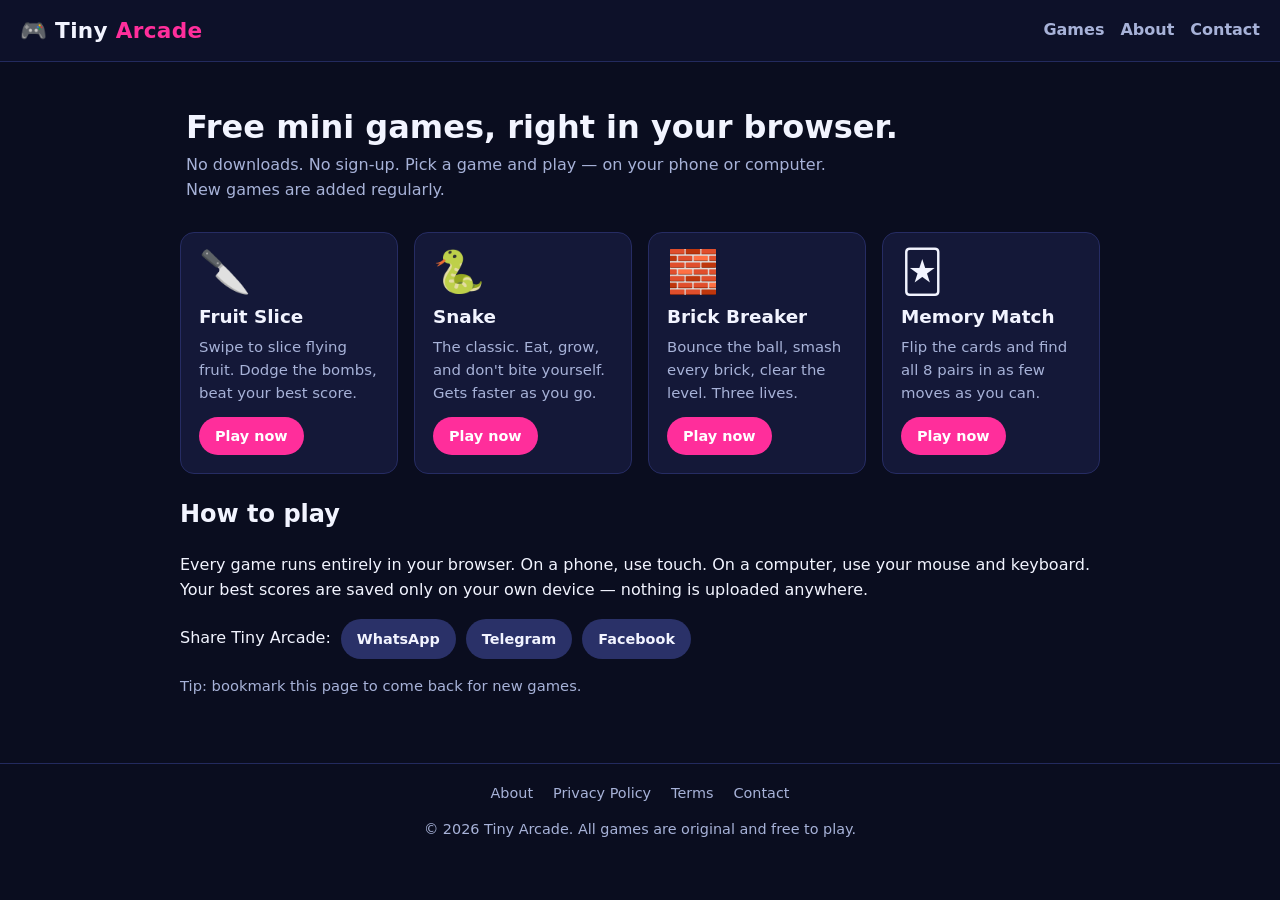
==== index.html @ 2cb7a256 "Tiny Arcade v1: 4 mini games + site pages" ====
<!DOCTYPE html>
<html lang="en">
<head>
<meta charset="utf-8">
<meta name="viewport" content="width=device-width, initial-scale=1">
<title>Tiny Arcade — Free Mini Games in Your Browser</title>
<meta name="description" content="Tiny Arcade: free mini games you can play instantly in your browser. Slice fruit, play Snake, break bricks and match cards. No downloads, no sign-up.">
<link rel="stylesheet" href="styles.css">
</head>
<body>
<header class="site"><a class="logo" href="index.html">🎮 Tiny <b>Arcade</b></a><nav><a href="index.html">Games</a><a href="about.html">About</a><a href="contact.html">Contact</a></nav></header>
<main>
<section class="hero">
<h1>Free mini games, right in your browser.</h1>
<p>No downloads. No sign-up. Pick a game and play — on your phone or computer. New games are added regularly.</p>
</section>
<div class="grid">
<a class="card" href="games/fruit-slice.html"><div class="emoji">🔪</div><h2>Fruit Slice</h2><p>Swipe to slice flying fruit. Dodge the bombs, beat your best score.</p><span class="play">Play now</span></a>
<a class="card" href="games/snake.html"><div class="emoji">🐍</div><h2>Snake</h2><p>The classic. Eat, grow, and don't bite yourself. Gets faster as you go.</p><span class="play">Play now</span></a>
<a class="card" href="games/breaker.html"><div class="emoji">🧱</div><h2>Brick Breaker</h2><p>Bounce the ball, smash every brick, clear the level. Three lives.</p><span class="play">Play now</span></a>
<a class="card" href="games/memory.html"><div class="emoji">🃏</div><h2>Memory Match</h2><p>Flip the cards and find all 8 pairs in as few moves as you can.</p><span class="play">Play now</span></a>
</div>
<section>
<h2>How to play</h2>
<p>Every game runs entirely in your browser. On a phone, use touch. On a computer, use your mouse and keyboard. Your best scores are saved only on your own device — nothing is uploaded anywhere.</p>
<div class="share-row"><span>Share Tiny Arcade:</span><a data-share="whatsapp" href="#" target="_blank" rel="noopener">WhatsApp</a><a data-share="telegram" href="#" target="_blank" rel="noopener">Telegram</a><a data-share="facebook" href="#" target="_blank" rel="noopener">Facebook</a></div>
<p class="hint">Tip: bookmark this page to come back for new games.</p>
</section>
</main>
<footer class="site"><a href="about.html">About</a><a href="privacy.html">Privacy Policy</a><a href="terms.html">Terms</a><a href="contact.html">Contact</a><p>© 2026 Tiny Arcade. All games are original and free to play.</p></footer>
<script>
(function(){var u=encodeURIComponent(location.href);var t=encodeURIComponent('Play free mini games at Tiny Arcade');var m={whatsapp:'https://wa.me/?text='+t+'%20'+u,telegram:'https://t.me/share/url?url='+u+'&text='+t,facebook:'https://www.facebook.com/sharer/sharer.php?u='+u};document.querySelectorAll('[data-share]').forEach(function(a){var k=a.getAttribute('data-share');if(m[k])a.href=m[k];});})();
</script>
</body>
</html>
---- styles.css ----
:root{--bg:#0a0d1f;--panel:#141838;--panel2:#1b2050;--ink:#f2f4ff;--muted:#a7b2d8;--pink:#ff2e9b;--cyan:#00ddeb;--amber:#ffb347;--green:#38d996;--radius:14px}
*{box-sizing:border-box}
body{margin:0;font-family:system-ui,-apple-system,"Segoe UI",Roboto,Arial,sans-serif;background:var(--bg);color:var(--ink);line-height:1.55}
a{color:var(--cyan)}
header.site{display:flex;align-items:center;justify-content:space-between;gap:12px;padding:14px 20px;background:#0d1129;border-bottom:1px solid #232a5e;position:sticky;top:0;z-index:10}
.logo{font-size:1.35rem;font-weight:800;letter-spacing:.3px;text-decoration:none;color:var(--ink)}
.logo b{color:var(--pink)}
nav a{margin-left:16px;text-decoration:none;color:var(--muted);font-weight:600}
nav a:hover{color:var(--ink)}
main{max-width:960px;margin:0 auto;padding:20px}
.hero{padding:26px 6px 8px}
.hero h1{margin:0 0 6px;font-size:2rem;line-height:1.2}
.hero p{margin:0;color:var(--muted);max-width:640px}
.grid{display:grid;grid-template-columns:repeat(auto-fill,minmax(210px,1fr));gap:16px;margin:22px 0}
.card{background:var(--panel);border:1px solid #262c63;border-radius:var(--radius);padding:18px;text-decoration:none;color:var(--ink);display:block;transition:transform .12s ease,border-color .12s ease}
.card:hover{transform:translateY(-3px);border-color:var(--cyan)}
.card .emoji{font-size:2.6rem;line-height:1}
.card h2{margin:10px 0 4px;font-size:1.15rem}
.card p{margin:0;color:var(--muted);font-size:.93rem}
.card .play{display:inline-block;margin-top:12px;background:var(--pink);color:#fff;font-weight:700;padding:8px 16px;border-radius:999px;font-size:.9rem}
.hud{display:flex;gap:18px;flex-wrap:wrap;align-items:center;background:var(--panel);border:1px solid #262c63;border-radius:12px;padding:10px 16px;margin:14px 0}
.hud b{color:var(--amber)}
.canvas-wrap{position:relative;background:#05070f;border:1px solid #262c63;border-radius:var(--radius);overflow:hidden}
.canvas-wrap.narrow{max-width:520px;margin-left:auto;margin-right:auto}
.canvas-wrap canvas{display:block;width:100%;touch-action:none}
.overlay{position:absolute;inset:0;display:flex;flex-direction:column;align-items:center;justify-content:center;gap:10px;background:rgba(5,7,15,.84);text-align:center;padding:20px;z-index:2}
.overlay h2{margin:0;font-size:1.6rem}
.overlay p{margin:0;color:var(--muted);max-width:420px}
.overlay.hidden{display:none}
button{font:inherit;font-weight:700;border:0;border-radius:999px;padding:11px 22px;background:var(--pink);color:#fff;cursor:pointer}
button:hover{filter:brightness(1.1)}
button.secondary{background:#2a3168}
.hint{color:var(--muted);font-size:.92rem}
.back{margin-top:18px}
.game-page h1{margin:6px 0 2px}
.game-page .tag{color:var(--muted);margin:0}
.dpad{display:grid;grid-template-columns:repeat(3,56px);grid-template-rows:repeat(2,52px);gap:6px;justify-content:center;margin:14px 0 4px}
.dpad button{padding:0;font-size:1.3rem}
.dpad .up{grid-column:2;grid-row:1}.dpad .left{grid-column:1;grid-row:2}.dpad .down{grid-column:2;grid-row:2}.dpad .right{grid-column:3;grid-row:2}
#board{display:grid;grid-template-columns:repeat(4,1fr);gap:10px;max-width:520px;margin:0 auto;padding:18px}
.mcard{aspect-ratio:1;background:var(--panel2);border:1px solid #2c3370;border-radius:12px;display:flex;align-items:center;justify-content:center;font-size:2.2rem;cursor:pointer;user-select:none;transition:transform .18s ease,background .18s ease}
.mcard span{display:inline-block;visibility:hidden}
.mcard.flipped{background:#232a5e;transform:rotateY(180deg)}
.mcard.flipped span{visibility:visible;transform:rotateY(180deg)}
.mcard.matched{background:#123f2c;border-color:var(--green);cursor:default}
.mcard.matched span{visibility:visible}
footer.site{border-top:1px solid #232a5e;margin-top:30px;padding:18px 20px 30px;text-align:center;color:var(--muted);font-size:.9rem}
footer.site a{margin:0 10px;color:var(--muted);text-decoration:none}
footer.site a:hover{color:var(--ink)}
article.page{max-width:720px}
article.page h1{font-size:1.7rem}
article.page h2{margin-top:26px;font-size:1.15rem}
.share-row{display:flex;gap:10px;flex-wrap:wrap;align-items:center;margin:16px 0}
.share-row a{text-decoration:none;font-weight:700;font-size:.9rem;padding:9px 16px;border-radius:999px;background:#2a3168;color:var(--ink)}
@media(max-width:560px){.hero h1{font-size:1.55rem}nav a{margin-left:10px;font-size:.92rem}.dpad{grid-template-columns:repeat(3,64px);grid-template-rows:repeat(2,58px)}}
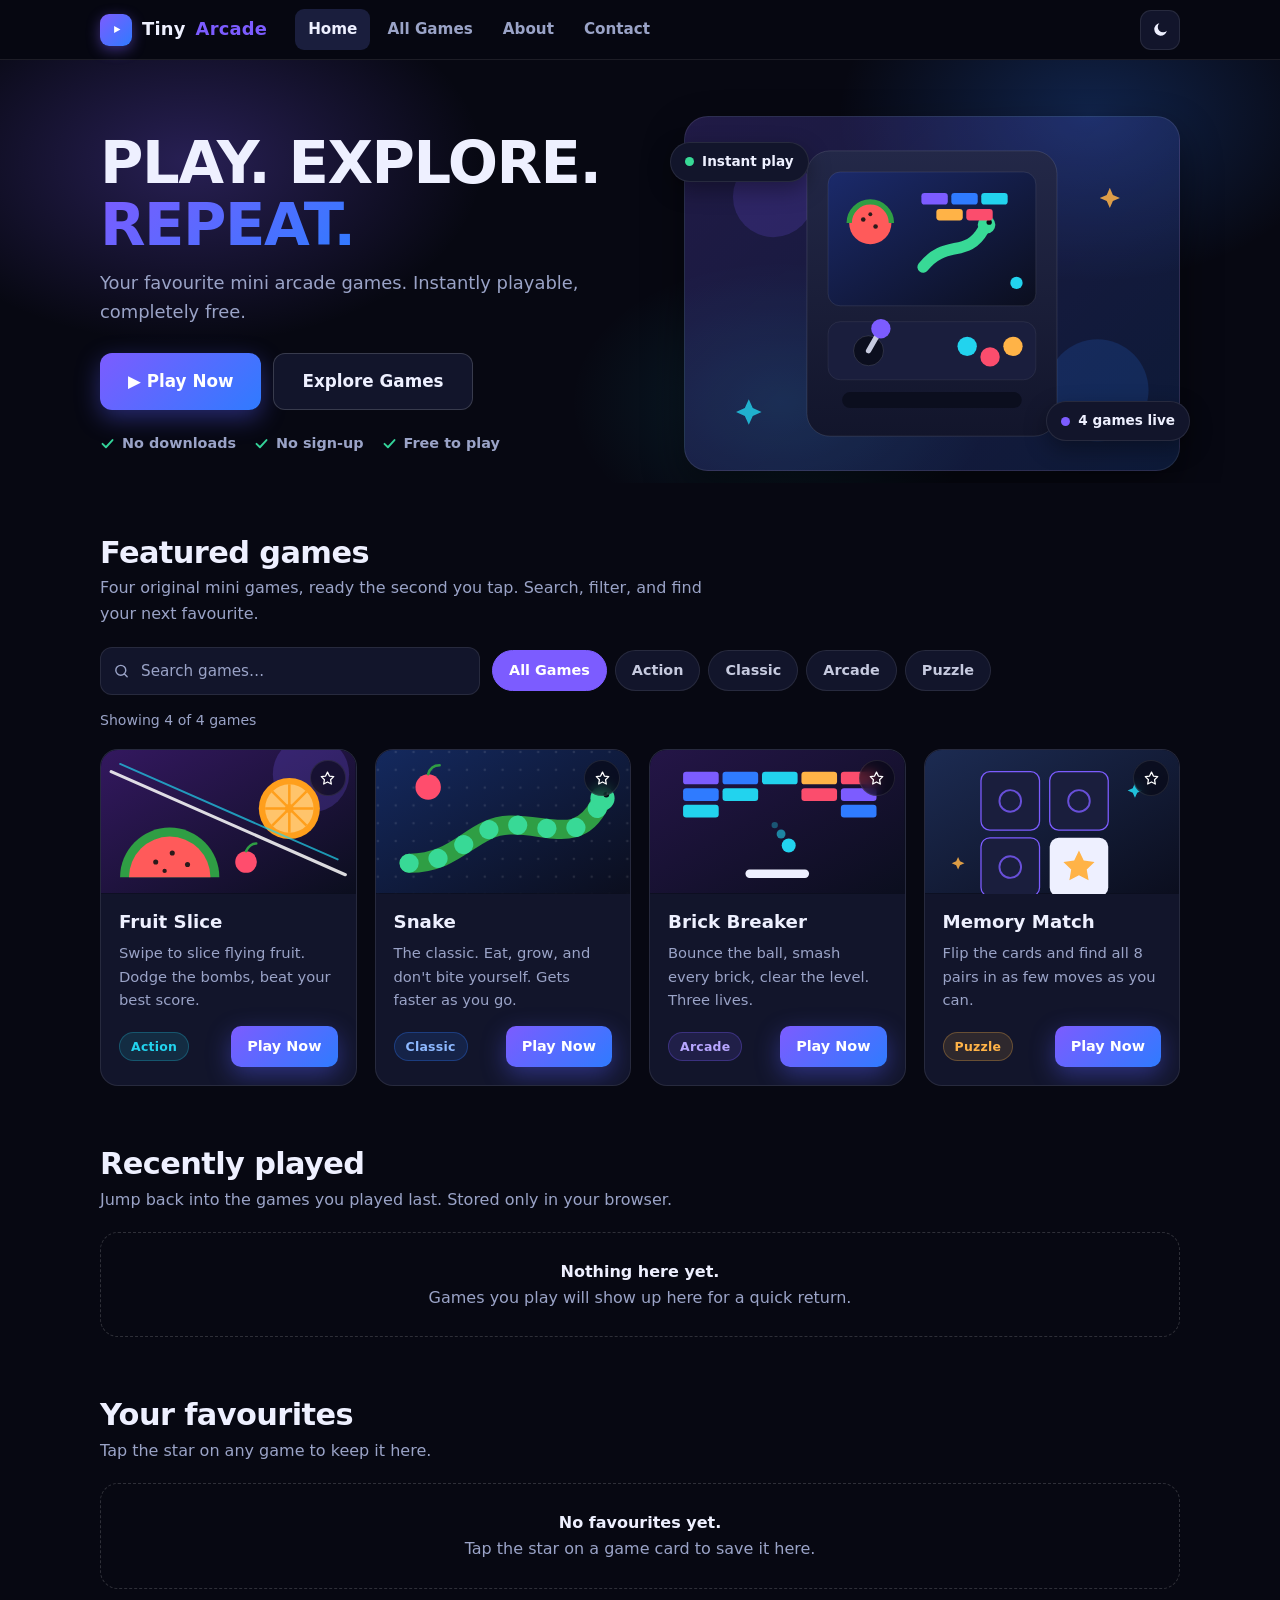
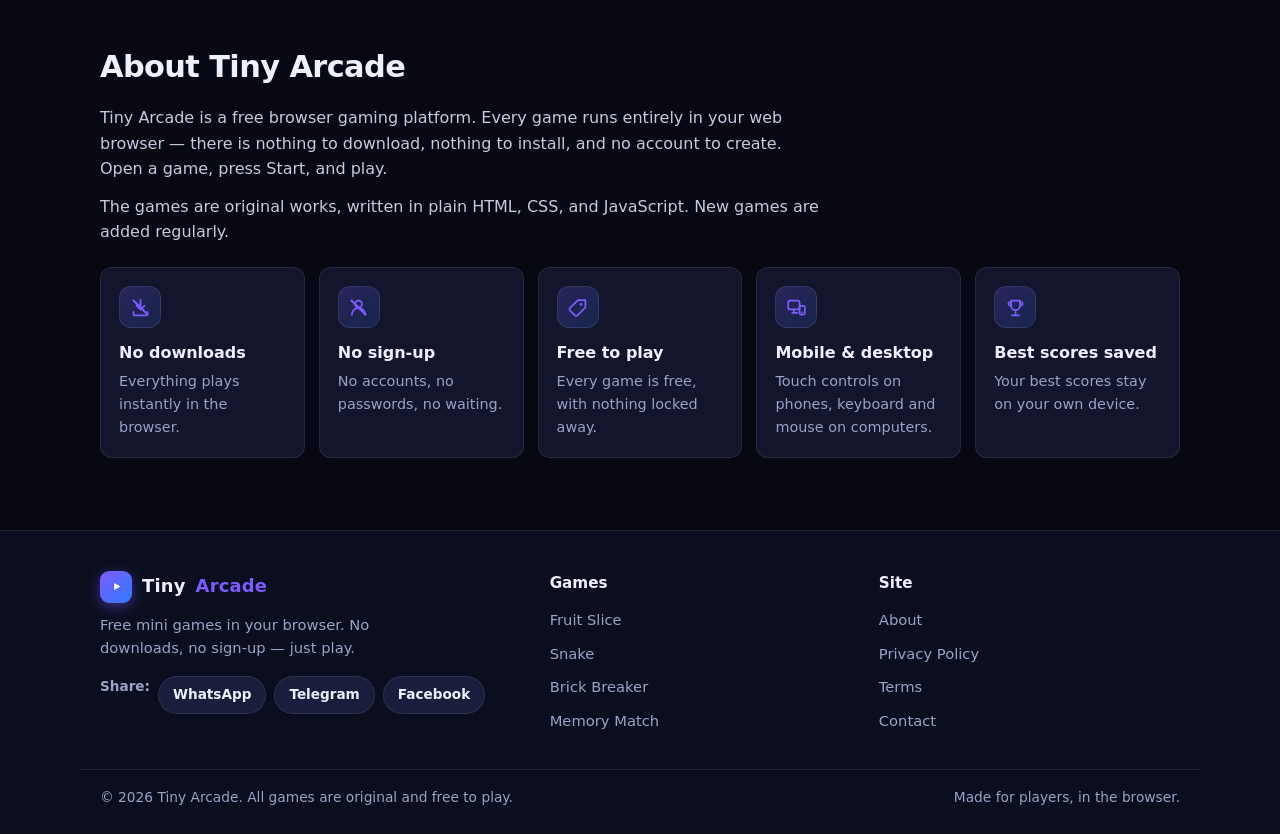
==== commit e3780d42: "Tiny Arcade v2: premium redesign + custom domain (arcade.manasonroads.cv)" ====
--- a/index.html
+++ b/index.html
@@ -5,31 +5,310 @@
 <meta name="viewport" content="width=device-width, initial-scale=1">
 <title>Tiny Arcade — Free Mini Games in Your Browser</title>
 <meta name="description" content="Tiny Arcade: free mini games you can play instantly in your browser. Slice fruit, play Snake, break bricks and match cards. No downloads, no sign-up.">
+<script>(function(){try{var t=localStorage.getItem('tinyarcade_theme');if(t)document.documentElement.setAttribute('data-theme',t);}catch(e){}})();</script>
 <link rel="stylesheet" href="styles.css">
 </head>
 <body>
-<header class="site"><a class="logo" href="index.html">🎮 Tiny <b>Arcade</b></a><nav><a href="index.html">Games</a><a href="about.html">About</a><a href="contact.html">Contact</a></nav></header>
-<main>
+<a class="skip-link" href="#main">Skip to content</a>
+<header class="nav">
+<div class="nav-inner">
+<a class="brand" href="index.html"><span class="brand-mark"><svg viewBox="0 0 24 24" aria-hidden="true"><path d="M9 7.5v9l8-4.5Z" fill="#fff"/></svg></span>Tiny <em>Arcade</em></a>
+<nav class="nav-links" id="navLinks" aria-label="Main">
+<a href="index.html" aria-current="page">Home</a>
+<a href="#games">All Games</a>
+<a href="about.html">About</a>
+<a href="contact.html">Contact</a>
+</nav>
+<div class="nav-actions">
+<button class="icon-btn" id="themeBtn" type="button" aria-label="Switch to light theme">
+<svg class="theme-icon-moon" viewBox="0 0 24 24" fill="currentColor" aria-hidden="true"><path d="M20 13.5A8 8 0 1 1 10.5 4 6.5 6.5 0 0 0 20 13.5Z"/></svg>
+<svg class="theme-icon-sun" viewBox="0 0 24 24" fill="none" stroke="currentColor" stroke-width="2" stroke-linecap="round" aria-hidden="true"><circle cx="12" cy="12" r="4" fill="currentColor" stroke="none"/><path d="M12 2.5v2.2M12 19.3v2.2M2.5 12h2.2M19.3 12h2.2M5 5l1.6 1.6M17.4 17.4 19 19M19 5l-1.6 1.6M6.6 17.4 5 19"/></svg>
+</button>
+<button class="icon-btn menu-btn" id="menuBtn" type="button" aria-label="Menu" aria-expanded="false" aria-controls="navLinks">
+<svg viewBox="0 0 24 24" fill="none" stroke="currentColor" stroke-width="2" stroke-linecap="round" aria-hidden="true"><path d="M4 7h16M4 12h16M4 17h16"/></svg>
+</button>
+</div>
+</div>
+</header>
+<main id="main">
 <section class="hero">
-<h1>Free mini games, right in your browser.</h1>
-<p>No downloads. No sign-up. Pick a game and play — on your phone or computer. New games are added regularly.</p>
-</section>
-<div class="grid">
-<a class="card" href="games/fruit-slice.html"><div class="emoji">🔪</div><h2>Fruit Slice</h2><p>Swipe to slice flying fruit. Dodge the bombs, beat your best score.</p><span class="play">Play now</span></a>
-<a class="card" href="games/snake.html"><div class="emoji">🐍</div><h2>Snake</h2><p>The classic. Eat, grow, and don't bite yourself. Gets faster as you go.</p><span class="play">Play now</span></a>
-<a class="card" href="games/breaker.html"><div class="emoji">🧱</div><h2>Brick Breaker</h2><p>Bounce the ball, smash every brick, clear the level. Three lives.</p><span class="play">Play now</span></a>
-<a class="card" href="games/memory.html"><div class="emoji">🃏</div><h2>Memory Match</h2><p>Flip the cards and find all 8 pairs in as few moves as you can.</p><span class="play">Play now</span></a>
-</div>
-<section>
-<h2>How to play</h2>
-<p>Every game runs entirely in your browser. On a phone, use touch. On a computer, use your mouse and keyboard. Your best scores are saved only on your own device — nothing is uploaded anywhere.</p>
-<div class="share-row"><span>Share Tiny Arcade:</span><a data-share="whatsapp" href="#" target="_blank" rel="noopener">WhatsApp</a><a data-share="telegram" href="#" target="_blank" rel="noopener">Telegram</a><a data-share="facebook" href="#" target="_blank" rel="noopener">Facebook</a></div>
-<p class="hint">Tip: bookmark this page to come back for new games.</p>
+<div class="hero-glow" aria-hidden="true"></div>
+<div class="wrap hero-inner">
+<div>
+<h1>PLAY. EXPLORE.<br><span class="grad-text">REPEAT.</span></h1>
+<p class="hero-sub">Your favourite mini arcade games. Instantly playable, completely free.</p>
+<div class="hero-cta">
+<a class="btn btn-primary btn-lg" href="games/fruit-slice.html">▶ Play Now</a>
+<a class="btn btn-ghost btn-lg" href="#games">Explore Games</a>
+</div>
+<div class="hero-notes">
+<span><svg viewBox="0 0 24 24" fill="none" stroke="currentColor" stroke-width="3" stroke-linecap="round" stroke-linejoin="round" aria-hidden="true"><path d="M4 12.5 9.5 18 20 6.5"/></svg>No downloads</span>
+<span><svg viewBox="0 0 24 24" fill="none" stroke="currentColor" stroke-width="3" stroke-linecap="round" stroke-linejoin="round" aria-hidden="true"><path d="M4 12.5 9.5 18 20 6.5"/></svg>No sign-up</span>
+<span><svg viewBox="0 0 24 24" fill="none" stroke="currentColor" stroke-width="3" stroke-linecap="round" stroke-linejoin="round" aria-hidden="true"><path d="M4 12.5 9.5 18 20 6.5"/></svg>Free to play</span>
+</div>
+</div>
+<div class="hero-visual" aria-hidden="true">
+<div class="hero-card">
+<svg class="scene" viewBox="0 0 520 360" role="img" aria-label="Retro arcade cabinet illustration">
+<defs>
+<linearGradient id="cab" x1="0" y1="0" x2="0" y2="1"><stop offset="0" stop-color="#232848"/><stop offset="1" stop-color="#12152b"/></linearGradient>
+<linearGradient id="scr" x1="0" y1="0" x2="1" y2="1"><stop offset="0" stop-color="#1b2a6b"/><stop offset="1" stop-color="#0b0e1e"/></linearGradient>
+</defs>
+<circle cx="80" cy="70" r="46" fill="#7c5cff" opacity="0.18"/>
+<circle cx="448" cy="290" r="58" fill="#2f7bff" opacity="0.16"/>
+<rect x="118" y="18" width="284" height="324" rx="26" fill="url(#cab)" stroke="rgba(255,255,255,0.12)"/>
+<rect x="142" y="42" width="236" height="152" rx="14" fill="url(#scr)" stroke="rgba(255,255,255,0.1)"/>
+<circle cx="190" cy="100" r="24" fill="#ff5a5a"/>
+<path d="M166 100a24 24 0 0 1 48 0" fill="none" stroke="#2f9e44" stroke-width="6"/>
+<circle cx="182" cy="96" r="2.6" fill="#2b1a1a"/><circle cx="196" cy="104" r="2.6" fill="#2b1a1a"/><circle cx="190" cy="90" r="2.2" fill="#2b1a1a"/>
+<path d="M250 150 C 275 118, 300 140, 318 108" fill="none" stroke="#38d996" stroke-width="13" stroke-linecap="round"/>
+<circle cx="322" cy="102" r="10" fill="#38d996"/><circle cx="325" cy="99" r="3" fill="#070812"/>
+<rect x="248" y="66" width="30" height="13" rx="3.5" fill="#7c5cff"/><rect x="282" y="66" width="30" height="13" rx="3.5" fill="#2f7bff"/><rect x="316" y="66" width="30" height="13" rx="3.5" fill="#22d3ee"/>
+<rect x="265" y="84" width="30" height="13" rx="3.5" fill="#ffb347"/><rect x="299" y="84" width="30" height="13" rx="3.5" fill="#fb4d6d"/>
+<circle cx="356" cy="168" r="7" fill="#22d3ee"/>
+<rect x="142" y="212" width="236" height="66" rx="14" fill="#1a1e3d" stroke="rgba(255,255,255,0.08)"/>
+<circle cx="188" cy="245" r="17" fill="#0b0e1e" stroke="rgba(255,255,255,0.14)"/>
+<path d="M188 245 200 224" stroke="#c6cadf" stroke-width="6" stroke-linecap="round"/>
+<circle cx="202" cy="220" r="11" fill="#7c5cff"/>
+<circle cx="300" cy="240" r="11" fill="#22d3ee"/><circle cx="326" cy="252" r="11" fill="#fb4d6d"/><circle cx="352" cy="240" r="11" fill="#ffb347"/>
+<rect x="158" y="292" width="204" height="18" rx="9" fill="#0b0e1e"/>
+<path d="M52 300l4.5 10 10 4.5-10 4.5-4.5 10-4.5-10-10-4.5 10-4.5Z" fill="#22d3ee" opacity="0.8"/>
+<path d="M462 60l3.5 8 8 3.5-8 3.5-3.5 8-3.5-8-8-3.5 8-3.5Z" fill="#ffb347" opacity="0.85"/>
+</svg>
+</div>
+<span class="float-chip chip-a"><span class="dot" style="background:#38d996"></span>Instant play</span>
+<span class="float-chip chip-b"><span class="dot" style="background:#7c5cff"></span>4 games live</span>
+</div>
+</div>
+</section>
+
+<section class="section" id="games">
+<div class="wrap">
+<div class="section-head">
+<h2>Featured games</h2>
+<p>Four original mini games, ready the second you tap. Search, filter, and find your next favourite.</p>
+</div>
+<div class="discovery-bar">
+<div class="search-box">
+<svg viewBox="0 0 24 24" fill="none" stroke="currentColor" stroke-width="2" stroke-linecap="round" aria-hidden="true"><circle cx="11" cy="11" r="7"/><path d="M20 20l-3.8-3.8"/></svg>
+<input id="searchInput" type="search" placeholder="Search games…" aria-label="Search games" autocomplete="off">
+</div>
+<div class="chips" role="group" aria-label="Filter by category">
+<button class="chip" type="button" data-filter="all" aria-pressed="true">All Games</button>
+<button class="chip" type="button" data-filter="action" aria-pressed="false">Action</button>
+<button class="chip" type="button" data-filter="classic" aria-pressed="false">Classic</button>
+<button class="chip" type="button" data-filter="arcade" aria-pressed="false">Arcade</button>
+<button class="chip" type="button" data-filter="puzzle" aria-pressed="false">Puzzle</button>
+</div>
+</div>
+<p class="result-count" id="resultCount" aria-live="polite"></p>
+<div class="grid" id="gameGrid">
+<article class="card" data-slug="fruit-slice" data-category="action" data-title="Fruit Slice" data-desc="Swipe to slice flying fruit. Dodge the bombs, beat your best score.">
+<div class="card-art">
+<svg viewBox="0 0 400 225" preserveAspectRatio="xMidYMid slice" role="img" aria-label="Fruit Slice artwork">
+<defs><linearGradient id="art-fs" x1="0" y1="0" x2="1" y2="1"><stop offset="0" stop-color="#33185f"/><stop offset="1" stop-color="#0b0e1e"/></linearGradient></defs>
+<rect width="400" height="225" fill="url(#art-fs)"/>
+<circle cx="330" cy="38" r="60" fill="#7c5cff" opacity="0.22"/>
+<path d="M30 200 A78 78 0 0 1 186 200 Z" fill="#2f9e44"/>
+<path d="M44 200 A64 64 0 0 1 172 200 Z" fill="#ff5a5a"/>
+<circle cx="86" cy="176" r="4" fill="#2b1a1a"/><circle cx="112" cy="162" r="4" fill="#2b1a1a"/><circle cx="136" cy="180" r="4" fill="#2b1a1a"/><circle cx="100" cy="190" r="3.4" fill="#2b1a1a"/>
+<circle cx="296" cy="92" r="48" fill="#ff9f1c"/>
+<circle cx="296" cy="92" r="38" fill="#ffc46b"/>
+<path d="M296 54v76M258 92h76M269 65l54 54M323 65l-54 54" stroke="#ff9f1c" stroke-width="4"/>
+<circle cx="296" cy="92" r="7" fill="#ff9f1c"/>
+<circle cx="228" cy="176" r="17" fill="#ff4d6d"/>
+<path d="M228 159q6-12 16-12" stroke="#2f9e44" stroke-width="4" fill="none" stroke-linecap="round"/>
+<path d="M16 34 384 196" stroke="#ffffff" stroke-width="5" stroke-linecap="round" opacity="0.85"/>
+<path d="M30 22 372 172" stroke="#22d3ee" stroke-width="3" stroke-linecap="round" opacity="0.7"/>
+</svg>
+<a class="art-link" href="games/fruit-slice.html" aria-label="Play Fruit Slice"></a>
+<button class="fav-btn" type="button" data-fav="fruit-slice" aria-pressed="false" aria-label="Add to favourites"><svg viewBox="0 0 24 24" fill="none" stroke="currentColor" stroke-width="1.8" stroke-linejoin="round" aria-hidden="true"><path d="M12 3l2.7 5.6 6.1.8-4.5 4.3 1.1 6.1L12 16.9 6.6 19.8l1.1-6.1L3.2 9.4l6.1-.8Z"/></svg></button>
+</div>
+<div class="card-body">
+<h3><a href="games/fruit-slice.html">Fruit Slice</a></h3>
+<p>Swipe to slice flying fruit. Dodge the bombs, beat your best score.</p>
+<div class="card-foot"><span class="tag">Action</span><a class="btn btn-primary btn-sm" href="games/fruit-slice.html">Play Now</a></div>
+</div>
+</article>
+<article class="card" data-slug="snake" data-category="classic" data-title="Snake" data-desc="The classic. Eat, grow, and don't bite yourself. Gets faster as you go.">
+<div class="card-art">
+<svg viewBox="0 0 400 225" preserveAspectRatio="xMidYMid slice" role="img" aria-label="Snake artwork">
+<defs>
+<linearGradient id="art-sn" x1="0" y1="0" x2="1" y2="1"><stop offset="0" stop-color="#14295e"/><stop offset="1" stop-color="#0b0e1e"/></linearGradient>
+<pattern id="dots" width="28" height="28" patternUnits="userSpaceOnUse"><circle cx="3" cy="3" r="2" fill="#ffffff" opacity="0.1"/></pattern>
+</defs>
+<rect width="400" height="225" fill="url(#art-sn)"/>
+<rect width="400" height="225" fill="url(#dots)"/>
+<circle cx="82" cy="58" r="20" fill="#ff4d6d"/>
+<path d="M82 38q4-14 18-14" stroke="#2f9e44" stroke-width="4" fill="none" stroke-linecap="round"/>
+<path d="M52 178 C 130 178, 150 120, 210 118 S 320 150, 352 84" fill="none" stroke="#2f9e44" stroke-width="30" stroke-linecap="round"/>
+<path d="M52 178 C 130 178, 150 120, 210 118 S 320 150, 352 84" fill="none" stroke="#38d996" stroke-width="30" stroke-linecap="round" stroke-dasharray="0.1 46"/>
+<circle cx="356" cy="76" r="19" fill="#38d996"/>
+<circle cx="362" cy="70" r="4.5" fill="#070812"/>
+<circle cx="364" cy="68" r="1.6" fill="#fff"/>
+</svg>
+<a class="art-link" href="games/snake.html" aria-label="Play Snake"></a>
+<button class="fav-btn" type="button" data-fav="snake" aria-pressed="false" aria-label="Add to favourites"><svg viewBox="0 0 24 24" fill="none" stroke="currentColor" stroke-width="1.8" stroke-linejoin="round" aria-hidden="true"><path d="M12 3l2.7 5.6 6.1.8-4.5 4.3 1.1 6.1L12 16.9 6.6 19.8l1.1-6.1L3.2 9.4l6.1-.8Z"/></svg></button>
+</div>
+<div class="card-body">
+<h3><a href="games/snake.html">Snake</a></h3>
+<p>The classic. Eat, grow, and don't bite yourself. Gets faster as you go.</p>
+<div class="card-foot"><span class="tag blue">Classic</span><a class="btn btn-primary btn-sm" href="games/snake.html">Play Now</a></div>
+</div>
+</article>
+<article class="card" data-slug="breaker" data-category="arcade" data-title="Brick Breaker" data-desc="Bounce the ball, smash every brick, clear the level. Three lives.">
+<div class="card-art">
+<svg viewBox="0 0 400 225" preserveAspectRatio="xMidYMid slice" role="img" aria-label="Brick Breaker artwork">
+<defs><linearGradient id="art-bb" x1="0" y1="0" x2="1" y2="1"><stop offset="0" stop-color="#241547"/><stop offset="1" stop-color="#0b0e1e"/></linearGradient></defs>
+<rect width="400" height="225" fill="url(#art-bb)"/>
+<g>
+<rect x="52" y="34" width="56" height="20" rx="5" fill="#7c5cff"/><rect x="114" y="34" width="56" height="20" rx="5" fill="#2f7bff"/><rect x="176" y="34" width="56" height="20" rx="5" fill="#22d3ee"/><rect x="238" y="34" width="56" height="20" rx="5" fill="#ffb347"/><rect x="300" y="34" width="56" height="20" rx="5" fill="#fb4d6d"/>
+<rect x="52" y="60" width="56" height="20" rx="5" fill="#2f7bff"/><rect x="114" y="60" width="56" height="20" rx="5" fill="#22d3ee"/><rect x="238" y="60" width="56" height="20" rx="5" fill="#fb4d6d"/><rect x="300" y="60" width="56" height="20" rx="5" fill="#7c5cff"/>
+<rect x="52" y="86" width="56" height="20" rx="5" fill="#22d3ee"/><rect x="300" y="86" width="56" height="20" rx="5" fill="#2f7bff"/>
+</g>
+<circle cx="196" cy="118" r="5" fill="#22d3ee" opacity="0.35"/><circle cx="206" cy="132" r="7" fill="#22d3ee" opacity="0.6"/>
+<circle cx="218" cy="150" r="11" fill="#22d3ee"/>
+<rect x="150" y="188" width="100" height="13" rx="6.5" fill="#eef0ff"/>
+</svg>
+<a class="art-link" href="games/breaker.html" aria-label="Play Brick Breaker"></a>
+<button class="fav-btn" type="button" data-fav="breaker" aria-pressed="false" aria-label="Add to favourites"><svg viewBox="0 0 24 24" fill="none" stroke="currentColor" stroke-width="1.8" stroke-linejoin="round" aria-hidden="true"><path d="M12 3l2.7 5.6 6.1.8-4.5 4.3 1.1 6.1L12 16.9 6.6 19.8l1.1-6.1L3.2 9.4l6.1-.8Z"/></svg></button>
+</div>
+<div class="card-body">
+<h3><a href="games/breaker.html">Brick Breaker</a></h3>
+<p>Bounce the ball, smash every brick, clear the level. Three lives.</p>
+<div class="card-foot"><span class="tag violet">Arcade</span><a class="btn btn-primary btn-sm" href="games/breaker.html">Play Now</a></div>
+</div>
+</article>
+<article class="card" data-slug="memory" data-category="puzzle" data-title="Memory Match" data-desc="Flip the cards and find all 8 pairs in as few moves as you can.">
+<div class="card-art">
+<svg viewBox="0 0 400 225" preserveAspectRatio="xMidYMid slice" role="img" aria-label="Memory Match artwork">
+<defs><linearGradient id="art-mm" x1="0" y1="0" x2="1" y2="1"><stop offset="0" stop-color="#1c2b52"/><stop offset="1" stop-color="#0b0e1e"/></linearGradient></defs>
+<rect width="400" height="225" fill="url(#art-mm)"/>
+<g>
+<rect x="88" y="34" width="92" height="92" rx="14" fill="#1a1e3d" stroke="#7c5cff" stroke-width="2"/>
+<rect x="196" y="34" width="92" height="92" rx="14" fill="#1a1e3d" stroke="#7c5cff" stroke-width="2"/>
+<rect x="88" y="138" width="92" height="92" rx="14" fill="#1a1e3d" stroke="#7c5cff" stroke-width="2"/>
+<rect x="196" y="138" width="92" height="92" rx="14" fill="#eef0ff"/>
+</g>
+<circle cx="134" cy="80" r="17" fill="none" stroke="#7c5cff" stroke-width="3" opacity="0.8"/>
+<circle cx="242" cy="80" r="17" fill="none" stroke="#7c5cff" stroke-width="3" opacity="0.8"/>
+<circle cx="134" cy="184" r="17" fill="none" stroke="#7c5cff" stroke-width="3" opacity="0.8"/>
+<path d="M242 158l7.5 15.5 17 2.4-12.3 12 2.9 17-15.1-8-15.1 8 2.9-17-12.3-12 17-2.4Z" fill="#ffb347"/>
+<path d="M330 52l3.5 8 8 3.5-8 3.5-3.5 8-3.5-8-8-3.5 8-3.5Z" fill="#22d3ee" opacity="0.9"/>
+<path d="M52 168l3 7 7 3-7 3-3 7-3-7-7-3 7-3Z" fill="#ffb347" opacity="0.85"/>
+</svg>
+<a class="art-link" href="games/memory.html" aria-label="Play Memory Match"></a>
+<button class="fav-btn" type="button" data-fav="memory" aria-pressed="false" aria-label="Add to favourites"><svg viewBox="0 0 24 24" fill="none" stroke="currentColor" stroke-width="1.8" stroke-linejoin="round" aria-hidden="true"><path d="M12 3l2.7 5.6 6.1.8-4.5 4.3 1.1 6.1L12 16.9 6.6 19.8l1.1-6.1L3.2 9.4l6.1-.8Z"/></svg></button>
+</div>
+<div class="card-body">
+<h3><a href="games/memory.html">Memory Match</a></h3>
+<p>Flip the cards and find all 8 pairs in as few moves as you can.</p>
+<div class="card-foot"><span class="tag amber">Puzzle</span><a class="btn btn-primary btn-sm" href="games/memory.html">Play Now</a></div>
+</div>
+</article>
+</div>
+<div class="empty-state hidden" id="noResults">
+<p><strong>No games match your search.</strong><br>Try a different word or filter.</p>
+</div>
+</div>
+</section>
+
+<section class="section" id="recent">
+<div class="wrap">
+<div class="section-head">
+<h2>Recently played</h2>
+<p>Jump back into the games you played last. Stored only in your browser.</p>
+</div>
+<div class="grid" id="recentGrid"></div>
+<div class="empty-state" id="recentEmpty">
+<p><strong>Nothing here yet.</strong><br>Games you play will show up here for a quick return.</p>
+</div>
+</div>
+</section>
+
+<section class="section" id="favourites">
+<div class="wrap">
+<div class="section-head">
+<h2>Your favourites</h2>
+<p>Tap the star on any game to keep it here.</p>
+</div>
+<div class="grid" id="favGrid"></div>
+<div class="empty-state" id="favEmpty">
+<p><strong>No favourites yet.</strong><br>Tap the star on a game card to save it here.</p>
+</div>
+</div>
+</section>
+
+<section class="section" id="about">
+<div class="wrap">
+<div class="section-head">
+<h2>About Tiny Arcade</h2>
+</div>
+<div class="about-text">
+<p>Tiny Arcade is a free browser gaming platform. Every game runs entirely in your web browser — there is nothing to download, nothing to install, and no account to create. Open a game, press Start, and play.</p>
+<p>The games are original works, written in plain HTML, CSS, and JavaScript. New games are added regularly.</p>
+</div>
+<div class="features">
+<div class="feature">
+<div class="f-icon"><svg viewBox="0 0 24 24" fill="none" stroke="currentColor" stroke-width="2" stroke-linecap="round" stroke-linejoin="round" aria-hidden="true"><path d="M12 3v10M7.5 10 12 14.5 16.5 10M4 17v2.5A1.5 1.5 0 0 0 5.5 21h13a1.5 1.5 0 0 0 1.5-1.5V17"/><path d="M4 4l16 16" stroke-width="2.4"/></svg></div>
+<h3>No downloads</h3>
+<p>Everything plays instantly in the browser.</p>
+</div>
+<div class="feature">
+<div class="f-icon"><svg viewBox="0 0 24 24" fill="none" stroke="currentColor" stroke-width="2" stroke-linecap="round" stroke-linejoin="round" aria-hidden="true"><circle cx="12" cy="8" r="4"/><path d="M4.5 20a7.5 7.5 0 0 1 15 0"/><path d="M4 4l16 16" stroke-width="2.4"/></svg></div>
+<h3>No sign-up</h3>
+<p>No accounts, no passwords, no waiting.</p>
+</div>
+<div class="feature">
+<div class="f-icon"><svg viewBox="0 0 24 24" fill="none" stroke="currentColor" stroke-width="2" stroke-linecap="round" stroke-linejoin="round" aria-hidden="true"><path d="M3.5 12.5 12.5 3.5H21v8.5l-9 9a2.1 2.1 0 0 1-3 0l-5.5-5.5a2.1 2.1 0 0 1 0-3Z"/><circle cx="16" cy="8.5" r="1.6" fill="currentColor" stroke="none"/></svg></div>
+<h3>Free to play</h3>
+<p>Every game is free, with nothing locked away.</p>
+</div>
+<div class="feature">
+<div class="f-icon"><svg viewBox="0 0 24 24" fill="none" stroke="currentColor" stroke-width="2" stroke-linecap="round" stroke-linejoin="round" aria-hidden="true"><rect x="2.5" y="4" width="13" height="10" rx="2"/><path d="M7 18h6M9 14v4"/><rect x="15.5" y="10" width="6" height="10" rx="1.8"/><path d="M18.5 17.5h.01"/></svg></div>
+<h3>Mobile &amp; desktop</h3>
+<p>Touch controls on phones, keyboard and mouse on computers.</p>
+</div>
+<div class="feature">
+<div class="f-icon"><svg viewBox="0 0 24 24" fill="none" stroke="currentColor" stroke-width="2" stroke-linecap="round" stroke-linejoin="round" aria-hidden="true"><path d="M8 21h8M12 17v4M7 4h10v6a5 5 0 0 1-10 0V4Z"/><path d="M7 6H4.5a2.5 2.5 0 0 0 2.6 4M17 6h2.5a2.5 2.5 0 0 1-2.6 4"/></svg></div>
+<h3>Best scores saved</h3>
+<p>Your best scores stay on your own device.</p>
+</div>
+</div>
+</div>
 </section>
 </main>
-<footer class="site"><a href="about.html">About</a><a href="privacy.html">Privacy Policy</a><a href="terms.html">Terms</a><a href="contact.html">Contact</a><p>© 2026 Tiny Arcade. All games are original and free to play.</p></footer>
-<script>
-(function(){var u=encodeURIComponent(location.href);var t=encodeURIComponent('Play free mini games at Tiny Arcade');var m={whatsapp:'https://wa.me/?text='+t+'%20'+u,telegram:'https://t.me/share/url?url='+u+'&text='+t,facebook:'https://www.facebook.com/sharer/sharer.php?u='+u};document.querySelectorAll('[data-share]').forEach(function(a){var k=a.getAttribute('data-share');if(m[k])a.href=m[k];});})();
-</script>
+<footer class="site">
+<div class="footer-grid">
+<div class="footer-brand">
+<a class="brand" href="index.html"><span class="brand-mark"><svg viewBox="0 0 24 24" aria-hidden="true"><path d="M9 7.5v9l8-4.5Z" fill="#fff"/></svg></span>Tiny <em>Arcade</em></a>
+<p>Free mini games in your browser. No downloads, no sign-up — just play.</p>
+<div class="share-row"><span style="color:var(--muted);font-size:.85rem;font-weight:600">Share:</span><a data-share="whatsapp" href="#" target="_blank" rel="noopener">WhatsApp</a><a data-share="telegram" href="#" target="_blank" rel="noopener">Telegram</a><a data-share="facebook" href="#" target="_blank" rel="noopener">Facebook</a></div>
+</div>
+<div class="footer-col">
+<h4>Games</h4>
+<ul>
+<li><a href="games/fruit-slice.html">Fruit Slice</a></li>
+<li><a href="games/snake.html">Snake</a></li>
+<li><a href="games/breaker.html">Brick Breaker</a></li>
+<li><a href="games/memory.html">Memory Match</a></li>
+</ul>
+</div>
+<div class="footer-col">
+<h4>Site</h4>
+<ul>
+<li><a href="about.html">About</a></li>
+<li><a href="privacy.html">Privacy Policy</a></li>
+<li><a href="terms.html">Terms</a></li>
+<li><a href="contact.html">Contact</a></li>
+</ul>
+</div>
+</div>
+<div class="footer-bottom">
+<span>© 2026 Tiny Arcade. All games are original and free to play.</span>
+<span>Made for players, in the browser.</span>
+</div>
+</footer>
+<script src="js/arcade.js"></script>
 </body>
 </html>
--- a/styles.css
+++ b/styles.css
@@ -1,55 +1,758 @@
-:root{--bg:#0a0d1f;--panel:#141838;--panel2:#1b2050;--ink:#f2f4ff;--muted:#a7b2d8;--pink:#ff2e9b;--cyan:#00ddeb;--amber:#ffb347;--green:#38d996;--radius:14px}
-*{box-sizing:border-box}
-body{margin:0;font-family:system-ui,-apple-system,"Segoe UI",Roboto,Arial,sans-serif;background:var(--bg);color:var(--ink);line-height:1.55}
-a{color:var(--cyan)}
-header.site{display:flex;align-items:center;justify-content:space-between;gap:12px;padding:14px 20px;background:#0d1129;border-bottom:1px solid #232a5e;position:sticky;top:0;z-index:10}
-.logo{font-size:1.35rem;font-weight:800;letter-spacing:.3px;text-decoration:none;color:var(--ink)}
-.logo b{color:var(--pink)}
-nav a{margin-left:16px;text-decoration:none;color:var(--muted);font-weight:600}
-nav a:hover{color:var(--ink)}
-main{max-width:960px;margin:0 auto;padding:20px}
-.hero{padding:26px 6px 8px}
-.hero h1{margin:0 0 6px;font-size:2rem;line-height:1.2}
-.hero p{margin:0;color:var(--muted);max-width:640px}
-.grid{display:grid;grid-template-columns:repeat(auto-fill,minmax(210px,1fr));gap:16px;margin:22px 0}
-.card{background:var(--panel);border:1px solid #262c63;border-radius:var(--radius);padding:18px;text-decoration:none;color:var(--ink);display:block;transition:transform .12s ease,border-color .12s ease}
-.card:hover{transform:translateY(-3px);border-color:var(--cyan)}
-.card .emoji{font-size:2.6rem;line-height:1}
-.card h2{margin:10px 0 4px;font-size:1.15rem}
-.card p{margin:0;color:var(--muted);font-size:.93rem}
-.card .play{display:inline-block;margin-top:12px;background:var(--pink);color:#fff;font-weight:700;padding:8px 16px;border-radius:999px;font-size:.9rem}
-.hud{display:flex;gap:18px;flex-wrap:wrap;align-items:center;background:var(--panel);border:1px solid #262c63;border-radius:12px;padding:10px 16px;margin:14px 0}
-.hud b{color:var(--amber)}
-.canvas-wrap{position:relative;background:#05070f;border:1px solid #262c63;border-radius:var(--radius);overflow:hidden}
-.canvas-wrap.narrow{max-width:520px;margin-left:auto;margin-right:auto}
-.canvas-wrap canvas{display:block;width:100%;touch-action:none}
-.overlay{position:absolute;inset:0;display:flex;flex-direction:column;align-items:center;justify-content:center;gap:10px;background:rgba(5,7,15,.84);text-align:center;padding:20px;z-index:2}
-.overlay h2{margin:0;font-size:1.6rem}
-.overlay p{margin:0;color:var(--muted);max-width:420px}
-.overlay.hidden{display:none}
-button{font:inherit;font-weight:700;border:0;border-radius:999px;padding:11px 22px;background:var(--pink);color:#fff;cursor:pointer}
-button:hover{filter:brightness(1.1)}
-button.secondary{background:#2a3168}
-.hint{color:var(--muted);font-size:.92rem}
-.back{margin-top:18px}
-.game-page h1{margin:6px 0 2px}
-.game-page .tag{color:var(--muted);margin:0}
-.dpad{display:grid;grid-template-columns:repeat(3,56px);grid-template-rows:repeat(2,52px);gap:6px;justify-content:center;margin:14px 0 4px}
-.dpad button{padding:0;font-size:1.3rem}
-.dpad .up{grid-column:2;grid-row:1}.dpad .left{grid-column:1;grid-row:2}.dpad .down{grid-column:2;grid-row:2}.dpad .right{grid-column:3;grid-row:2}
-#board{display:grid;grid-template-columns:repeat(4,1fr);gap:10px;max-width:520px;margin:0 auto;padding:18px}
-.mcard{aspect-ratio:1;background:var(--panel2);border:1px solid #2c3370;border-radius:12px;display:flex;align-items:center;justify-content:center;font-size:2.2rem;cursor:pointer;user-select:none;transition:transform .18s ease,background .18s ease}
-.mcard span{display:inline-block;visibility:hidden}
-.mcard.flipped{background:#232a5e;transform:rotateY(180deg)}
-.mcard.flipped span{visibility:visible;transform:rotateY(180deg)}
-.mcard.matched{background:#123f2c;border-color:var(--green);cursor:default}
-.mcard.matched span{visibility:visible}
-footer.site{border-top:1px solid #232a5e;margin-top:30px;padding:18px 20px 30px;text-align:center;color:var(--muted);font-size:.9rem}
-footer.site a{margin:0 10px;color:var(--muted);text-decoration:none}
-footer.site a:hover{color:var(--ink)}
-article.page{max-width:720px}
-article.page h1{font-size:1.7rem}
-article.page h2{margin-top:26px;font-size:1.15rem}
-.share-row{display:flex;gap:10px;flex-wrap:wrap;align-items:center;margin:16px 0}
-.share-row a{text-decoration:none;font-weight:700;font-size:.9rem;padding:9px 16px;border-radius:999px;background:#2a3168;color:var(--ink)}
-@media(max-width:560px){.hero h1{font-size:1.55rem}nav a{margin-left:10px;font-size:.92rem}.dpad{grid-template-columns:repeat(3,64px);grid-template-rows:repeat(2,58px)}}
+/* Tiny Arcade — design system v2. Dark-first, no dependencies. */
+
+:root {
+  --bg: #070812;
+  --bg-soft: #0b0e1e;
+  --surface: #12152b;
+  --surface-2: #1a1e3d;
+  --surface-3: #232848;
+  --border: rgba(255, 255, 255, 0.09);
+  --border-strong: rgba(255, 255, 255, 0.16);
+  --ink: #eef0ff;
+  --ink-soft: #c6cadf;
+  --muted: #9aa3c7;
+  --violet: #7c5cff;
+  --blue: #2f7bff;
+  --cyan: #22d3ee;
+  --amber: #ffb347;
+  --green: #34d399;
+  --red: #fb4d6d;
+  --grad: linear-gradient(135deg, #7c5cff 0%, #2f7bff 100%);
+  --grad-soft: linear-gradient(135deg, rgba(124, 92, 255, 0.22), rgba(47, 123, 255, 0.16));
+  --shadow: 0 18px 40px rgba(0, 0, 0, 0.45);
+  --shadow-sm: 0 8px 22px rgba(0, 0, 0, 0.35);
+  --radius: 18px;
+  --radius-sm: 12px;
+  --nav-h: 60px;
+  --max: 1120px;
+}
+
+[data-theme="light"] {
+  --bg: #f3f4fa;
+  --bg-soft: #eceef7;
+  --surface: #ffffff;
+  --surface-2: #f0f1f8;
+  --surface-3: #e4e7f2;
+  --border: rgba(23, 26, 51, 0.12);
+  --border-strong: rgba(23, 26, 51, 0.22);
+  --ink: #171a33;
+  --ink-soft: #33375a;
+  --muted: #5d6488;
+  --grad-soft: linear-gradient(135deg, rgba(124, 92, 255, 0.14), rgba(47, 123, 255, 0.1));
+  --shadow: 0 18px 40px rgba(23, 26, 51, 0.14);
+  --shadow-sm: 0 8px 22px rgba(23, 26, 51, 0.1);
+}
+
+* { box-sizing: border-box; }
+html { overflow-x: clip; scroll-behavior: smooth; }
+body {
+  margin: 0;
+  background: var(--bg);
+  color: var(--ink);
+  font-family: system-ui, -apple-system, "Segoe UI", Roboto, "Helvetica Neue", Arial, sans-serif;
+  font-size: 1rem;
+  line-height: 1.6;
+  overflow-x: clip;
+  transition: background 0.25s ease, color 0.25s ease;
+}
+a { color: var(--cyan); }
+img, svg, canvas { max-width: 100%; }
+button { font: inherit; }
+:focus-visible {
+  outline: 2px solid var(--cyan);
+  outline-offset: 2px;
+  border-radius: 6px;
+}
+
+.hidden { display: none !important; }
+
+.skip-link {
+  position: absolute;
+  left: 12px;
+  top: -48px;
+  z-index: 100;
+  background: var(--violet);
+  color: #fff;
+  padding: 8px 14px;
+  border-radius: 8px;
+  text-decoration: none;
+  font-weight: 700;
+  transition: top 0.15s ease;
+}
+.skip-link:focus { top: 10px; }
+
+/* ---------- Navigation ---------- */
+.nav {
+  position: sticky;
+  top: 0;
+  z-index: 50;
+  height: var(--nav-h);
+  display: flex;
+  align-items: center;
+  background: color-mix(in srgb, var(--bg) 82%, transparent);
+  backdrop-filter: blur(12px);
+  -webkit-backdrop-filter: blur(12px);
+  border-bottom: 1px solid var(--border);
+}
+.nav-inner {
+  width: 100%;
+  max-width: var(--max);
+  margin: 0 auto;
+  padding: 0 20px;
+  display: flex;
+  align-items: center;
+  gap: 20px;
+}
+.brand {
+  display: flex;
+  align-items: center;
+  gap: 10px;
+  text-decoration: none;
+  color: var(--ink);
+  font-weight: 800;
+  font-size: 1.12rem;
+  letter-spacing: 0.2px;
+  white-space: nowrap;
+}
+.brand-mark {
+  width: 32px;
+  height: 32px;
+  border-radius: 9px;
+  background: var(--grad);
+  display: grid;
+  place-items: center;
+  flex: none;
+  box-shadow: 0 4px 14px rgba(124, 92, 255, 0.45);
+}
+.brand-mark svg { width: 19px; height: 19px; }
+.brand em { font-style: normal; color: var(--violet); }
+[data-theme="light"] .brand em { color: #6a4dff; }
+.nav-links {
+  display: flex;
+  gap: 4px;
+  margin-left: 8px;
+}
+.nav-links a {
+  color: var(--muted);
+  text-decoration: none;
+  font-weight: 600;
+  font-size: 0.95rem;
+  padding: 8px 13px;
+  border-radius: 9px;
+}
+.nav-links a:hover { color: var(--ink); background: var(--surface-2); }
+.nav-links a[aria-current="page"] { color: var(--ink); background: var(--surface-2); }
+.nav-actions { margin-left: auto; display: flex; align-items: center; gap: 8px; }
+.icon-btn {
+  width: 40px;
+  height: 40px;
+  border-radius: 11px;
+  border: 1px solid var(--border);
+  background: var(--surface);
+  color: var(--ink);
+  display: grid;
+  place-items: center;
+  cursor: pointer;
+  padding: 0;
+}
+.icon-btn:hover { border-color: var(--border-strong); }
+.icon-btn svg { width: 19px; height: 19px; }
+.menu-btn { display: none; }
+.theme-icon-sun { display: none; }
+[data-theme="light"] .theme-icon-sun { display: block; }
+[data-theme="light"] .theme-icon-moon { display: none; }
+
+/* ---------- Layout ---------- */
+.wrap { max-width: var(--max); margin: 0 auto; padding: 0 20px; }
+section { margin: 0; }
+.section { padding: 52px 0 8px; }
+.section-head { margin-bottom: 20px; }
+.section-head h2 {
+  margin: 0 0 4px;
+  font-size: clamp(1.45rem, 3.4vw, 1.9rem);
+  line-height: 1.2;
+  letter-spacing: -0.02em;
+}
+.section-head p { margin: 0; color: var(--muted); max-width: 620px; }
+
+/* ---------- Buttons ---------- */
+.btn {
+  display: inline-flex;
+  align-items: center;
+  justify-content: center;
+  gap: 8px;
+  border: 0;
+  border-radius: 12px;
+  padding: 12px 22px;
+  font-weight: 700;
+  font-size: 0.98rem;
+  text-decoration: none;
+  cursor: pointer;
+  transition: transform 0.15s ease, filter 0.15s ease, box-shadow 0.15s ease, background 0.15s ease;
+}
+.btn-primary {
+  background: var(--grad);
+  color: #fff;
+  box-shadow: 0 8px 24px rgba(88, 92, 255, 0.4);
+}
+.btn-primary:hover { filter: brightness(1.1); transform: translateY(-1px); }
+.btn-ghost {
+  background: var(--surface);
+  color: var(--ink);
+  border: 1px solid var(--border-strong);
+}
+.btn-ghost:hover { background: var(--surface-2); }
+.btn-sm { padding: 9px 16px; font-size: 0.9rem; border-radius: 10px; }
+.btn-lg { padding: 14px 28px; font-size: 1.05rem; }
+.btn-block { width: 100%; }
+
+/* ---------- Hero ---------- */
+.hero { position: relative; padding: 56px 0 12px; overflow: hidden; }
+.hero-glow {
+  position: absolute;
+  inset: -10% -5% auto;
+  height: 480px;
+  pointer-events: none;
+  background:
+    radial-gradient(420px 260px at 18% 30%, rgba(124, 92, 255, 0.28), transparent 70%),
+    radial-gradient(360px 240px at 82% 20%, rgba(47, 123, 255, 0.24), transparent 70%),
+    radial-gradient(300px 200px at 60% 80%, rgba(34, 211, 238, 0.12), transparent 70%);
+}
+[data-theme="light"] .hero-glow { opacity: 0.55; }
+.hero-inner {
+  position: relative;
+  display: grid;
+  grid-template-columns: 1.05fr 0.95fr;
+  gap: 36px;
+  align-items: center;
+}
+.hero h1 {
+  margin: 0 0 14px;
+  font-size: clamp(2.4rem, 6.4vw, 3.7rem);
+  line-height: 1.04;
+  letter-spacing: -0.025em;
+  font-weight: 800;
+}
+.hero h1 .grad-text {
+  background: var(--grad);
+  -webkit-background-clip: text;
+  background-clip: text;
+  color: transparent;
+}
+.hero-sub {
+  margin: 0 0 26px;
+  font-size: 1.12rem;
+  color: var(--muted);
+  max-width: 480px;
+}
+.hero-cta { display: flex; gap: 12px; flex-wrap: wrap; }
+.hero-notes {
+  display: flex;
+  gap: 18px;
+  flex-wrap: wrap;
+  margin-top: 22px;
+  color: var(--muted);
+  font-size: 0.9rem;
+  font-weight: 600;
+}
+.hero-notes span { display: inline-flex; align-items: center; gap: 7px; }
+.hero-notes svg { width: 15px; height: 15px; color: var(--green); flex: none; }
+.hero-visual { position: relative; }
+.hero-card {
+  position: relative;
+  border-radius: 24px;
+  border: 1px solid var(--border);
+  background: var(--grad-soft);
+  padding: 18px;
+  box-shadow: var(--shadow);
+  overflow: hidden;
+}
+.hero-card svg.scene { display: block; width: 100%; height: auto; border-radius: 14px; }
+.float-chip {
+  position: absolute;
+  display: flex;
+  align-items: center;
+  gap: 8px;
+  background: var(--surface);
+  border: 1px solid var(--border);
+  border-radius: 999px;
+  padding: 8px 14px;
+  font-size: 0.85rem;
+  font-weight: 700;
+  box-shadow: var(--shadow-sm);
+  animation: floaty 5s ease-in-out infinite;
+}
+.float-chip .dot { width: 9px; height: 9px; border-radius: 50%; flex: none; }
+.chip-a { left: -14px; top: 26px; }
+.chip-b { right: -10px; bottom: 30px; animation-delay: 1.4s; }
+@keyframes floaty {
+  0%, 100% { transform: translateY(0); }
+  50% { transform: translateY(-8px); }
+}
+
+/* ---------- Discovery: search + filters ---------- */
+.discovery-bar {
+  display: flex;
+  gap: 12px;
+  flex-wrap: wrap;
+  align-items: center;
+  margin-bottom: 20px;
+}
+.search-box { position: relative; flex: 1 1 260px; max-width: 380px; }
+.search-box svg {
+  position: absolute;
+  left: 13px;
+  top: 50%;
+  transform: translateY(-50%);
+  width: 17px;
+  height: 17px;
+  color: var(--muted);
+  pointer-events: none;
+}
+.search-box input {
+  width: 100%;
+  background: var(--surface);
+  border: 1px solid var(--border);
+  border-radius: 12px;
+  color: var(--ink);
+  padding: 11px 14px 11px 40px;
+  font: inherit;
+  font-size: 0.95rem;
+}
+.search-box input::placeholder { color: var(--muted); }
+.search-box input:focus { outline: 2px solid var(--violet); outline-offset: 1px; border-color: transparent; }
+.chips { display: flex; gap: 8px; flex-wrap: wrap; }
+.chip {
+  border: 1px solid var(--border);
+  background: var(--surface);
+  color: var(--ink-soft);
+  border-radius: 999px;
+  padding: 8px 16px;
+  font-weight: 600;
+  font-size: 0.9rem;
+  cursor: pointer;
+  transition: background 0.15s ease, color 0.15s ease, border-color 0.15s ease;
+}
+.chip:hover { border-color: var(--border-strong); color: var(--ink); }
+.chip[aria-pressed="true"] { background: var(--violet); border-color: var(--violet); color: #fff; }
+.result-count { color: var(--muted); font-size: 0.88rem; margin: -6px 0 18px; }
+
+/* ---------- Game cards ---------- */
+.grid {
+  display: grid;
+  grid-template-columns: repeat(auto-fill, minmax(240px, 1fr));
+  gap: 18px;
+}
+.card {
+  background: var(--surface);
+  border: 1px solid var(--border);
+  border-radius: var(--radius);
+  overflow: hidden;
+  display: flex;
+  flex-direction: column;
+  transition: transform 0.16s ease, border-color 0.16s ease, box-shadow 0.16s ease;
+}
+.card:hover {
+  transform: translateY(-4px);
+  border-color: var(--border-strong);
+  box-shadow: var(--shadow-sm);
+}
+.card.hidden { display: none; }
+.card-art { position: relative; aspect-ratio: 16 / 9; overflow: hidden; background: var(--bg-soft); }
+.card-art svg { display: block; width: 100%; height: 100%; }
+.card-art .art-link { position: absolute; inset: 0; }
+.fav-btn {
+  position: absolute;
+  top: 10px;
+  right: 10px;
+  z-index: 2;
+  width: 36px;
+  height: 36px;
+  border-radius: 50%;
+  border: 1px solid var(--border);
+  background: rgba(7, 8, 18, 0.62);
+  backdrop-filter: blur(6px);
+  color: #fff;
+  display: grid;
+  place-items: center;
+  cursor: pointer;
+  padding: 0;
+}
+.fav-btn svg { width: 17px; height: 17px; }
+.fav-btn[aria-pressed="true"] { color: var(--amber); border-color: rgba(255, 179, 71, 0.6); }
+.fav-btn[aria-pressed="true"] svg path { fill: currentColor; }
+.card-body { padding: 16px 18px 18px; display: flex; flex-direction: column; gap: 8px; flex: 1; }
+.card-body h3 { margin: 0; font-size: 1.14rem; line-height: 1.3; }
+.card-body h3 a { color: var(--ink); text-decoration: none; }
+.card-body h3 a:hover { text-decoration: underline; }
+.card-body p { margin: 0; color: var(--muted); font-size: 0.92rem; flex: 1; }
+.card-foot { display: flex; align-items: center; justify-content: space-between; gap: 10px; margin-top: 6px; }
+.tag {
+  font-size: 0.78rem;
+  font-weight: 700;
+  letter-spacing: 0.02em;
+  color: var(--cyan);
+  background: rgba(34, 211, 238, 0.12);
+  border: 1px solid rgba(34, 211, 238, 0.25);
+  border-radius: 999px;
+  padding: 4px 11px;
+  white-space: nowrap;
+}
+.tag.violet { color: #b7a6ff; background: rgba(124, 92, 255, 0.14); border-color: rgba(124, 92, 255, 0.3); }
+.tag.blue { color: #8db8ff; background: rgba(47, 123, 255, 0.14); border-color: rgba(47, 123, 255, 0.3); }
+.tag.amber { color: var(--amber); background: rgba(255, 179, 71, 0.12); border-color: rgba(255, 179, 71, 0.28); }
+[data-theme="light"] .tag { color: #0e7490; }
+[data-theme="light"] .tag.violet { color: #5b3fd4; }
+[data-theme="light"] .tag.blue { color: #1d5fd1; }
+[data-theme="light"] .tag.amber { color: #9a6200; }
+
+.empty-state {
+  border: 1px dashed var(--border-strong);
+  border-radius: var(--radius);
+  padding: 26px;
+  text-align: center;
+  color: var(--muted);
+}
+.empty-state p { margin: 0; }
+.empty-state strong { color: var(--ink); }
+
+/* ---------- About / features ---------- */
+.features {
+  display: grid;
+  grid-template-columns: repeat(auto-fill, minmax(200px, 1fr));
+  gap: 14px;
+  margin-top: 22px;
+}
+.feature {
+  background: var(--surface);
+  border: 1px solid var(--border);
+  border-radius: var(--radius-sm);
+  padding: 18px;
+}
+.feature .f-icon {
+  width: 42px;
+  height: 42px;
+  border-radius: 12px;
+  background: var(--grad-soft);
+  border: 1px solid var(--border);
+  display: grid;
+  place-items: center;
+  margin-bottom: 12px;
+}
+.feature .f-icon svg { width: 21px; height: 21px; color: var(--violet); }
+[data-theme="light"] .feature .f-icon svg { color: #5b3fd4; }
+.feature h3 { margin: 0 0 4px; font-size: 1rem; }
+.feature p { margin: 0; color: var(--muted); font-size: 0.9rem; }
+.about-text { color: var(--ink-soft); max-width: 720px; }
+.about-text p { margin: 0 0 12px; }
+
+/* ---------- Footer ---------- */
+footer.site {
+  margin-top: 64px;
+  border-top: 1px solid var(--border);
+  background: var(--bg-soft);
+}
+.footer-grid {
+  max-width: var(--max);
+  margin: 0 auto;
+  padding: 40px 20px 8px;
+  display: grid;
+  grid-template-columns: 1.4fr 1fr 1fr;
+  gap: 28px;
+}
+.footer-brand p { color: var(--muted); font-size: 0.92rem; max-width: 320px; margin: 10px 0 0; }
+.footer-col h4 { margin: 0 0 12px; font-size: 0.95rem; }
+.footer-col ul { list-style: none; margin: 0; padding: 0; display: grid; gap: 8px; }
+.footer-col a { color: var(--muted); text-decoration: none; font-size: 0.92rem; }
+.footer-col a:hover { color: var(--ink); }
+.share-row { display: flex; gap: 8px; flex-wrap: wrap; margin-top: 16px; }
+.share-row a {
+  text-decoration: none;
+  font-weight: 600;
+  font-size: 0.85rem;
+  padding: 7px 14px;
+  border-radius: 999px;
+  background: var(--surface-2);
+  border: 1px solid var(--border);
+  color: var(--ink);
+}
+.share-row a:hover { border-color: var(--border-strong); }
+.footer-bottom {
+  max-width: var(--max);
+  margin: 28px auto 0;
+  padding: 16px 20px 26px;
+  border-top: 1px solid var(--border);
+  display: flex;
+  justify-content: space-between;
+  gap: 12px;
+  flex-wrap: wrap;
+  color: var(--muted);
+  font-size: 0.86rem;
+}
+
+/* ---------- Game pages ---------- */
+.game-page { padding-top: 20px; }
+.game-head {
+  display: flex;
+  align-items: center;
+  gap: 14px;
+  flex-wrap: wrap;
+  margin-bottom: 14px;
+}
+.back-link {
+  display: inline-flex;
+  align-items: center;
+  gap: 6px;
+  color: var(--muted);
+  text-decoration: none;
+  font-weight: 600;
+  font-size: 0.92rem;
+  padding: 8px 12px;
+  border: 1px solid var(--border);
+  border-radius: 10px;
+  background: var(--surface);
+}
+.back-link:hover { color: var(--ink); border-color: var(--border-strong); }
+.game-title { display: flex; align-items: center; gap: 10px; flex-wrap: wrap; min-width: 0; }
+.game-title h1 { margin: 0; font-size: clamp(1.3rem, 3.4vw, 1.7rem); line-height: 1.2; letter-spacing: -0.01em; }
+.game-actions { margin-left: auto; display: flex; gap: 8px; align-items: center; }
+.game-actions .fav-btn { position: static; background: var(--surface); color: var(--ink); }
+.game-actions .fav-btn[aria-pressed="true"] { color: var(--amber); }
+.hud {
+  display: flex;
+  gap: 10px;
+  flex-wrap: wrap;
+  align-items: center;
+  margin-bottom: 14px;
+}
+.stat {
+  background: var(--surface);
+  border: 1px solid var(--border);
+  border-radius: 11px;
+  padding: 8px 15px;
+  font-size: 0.9rem;
+  color: var(--muted);
+  font-weight: 600;
+}
+.stat b { color: var(--amber); font-size: 1.02rem; margin-left: 5px; font-variant-numeric: tabular-nums; }
+.hud .spacer { flex: 1; }
+.hud-btn {
+  border: 1px solid var(--border);
+  background: var(--surface);
+  color: var(--ink);
+  border-radius: 11px;
+  padding: 9px 16px;
+  font-weight: 700;
+  font-size: 0.9rem;
+  cursor: pointer;
+  display: inline-flex;
+  align-items: center;
+  gap: 7px;
+}
+.hud-btn:hover { border-color: var(--border-strong); background: var(--surface-2); }
+.hud-btn svg { width: 15px; height: 15px; }
+
+.stage {
+  position: relative;
+  background: #05070f;
+  border: 1px solid var(--border);
+  border-radius: var(--radius);
+  overflow: hidden;
+  box-shadow: var(--shadow);
+}
+.stage:fullscreen { border-radius: 0; border: 0; }
+.stage:fullscreen canvas { height: 100%; }
+.stage.wide { max-width: 880px; margin: 0 auto; }
+.stage.narrow { max-width: 540px; margin: 0 auto; }
+.stage canvas { display: block; width: 100%; touch-action: none; }
+.stage:focus-visible { outline: 2px solid var(--cyan); outline-offset: 3px; }
+
+.overlay {
+  position: absolute;
+  inset: 0;
+  z-index: 3;
+  display: flex;
+  align-items: center;
+  justify-content: center;
+  padding: 20px;
+  background: rgba(5, 7, 15, 0.78);
+  backdrop-filter: blur(4px);
+  -webkit-backdrop-filter: blur(4px);
+}
+.overlay.hidden { display: none; }
+.overlay-card {
+  background: var(--surface);
+  border: 1px solid var(--border-strong);
+  border-radius: 16px;
+  padding: 26px 28px;
+  text-align: center;
+  max-width: 420px;
+  width: 100%;
+  box-shadow: var(--shadow);
+}
+.overlay-card h2 { margin: 0 0 8px; font-size: 1.5rem; line-height: 1.25; }
+.overlay-card p { margin: 0 0 18px; color: var(--muted); }
+.overlay-card .ov-stats {
+  display: flex;
+  gap: 10px;
+  justify-content: center;
+  flex-wrap: wrap;
+  margin: -6px 0 18px;
+}
+.overlay-card .ov-stats span {
+  background: var(--surface-2);
+  border: 1px solid var(--border);
+  border-radius: 10px;
+  padding: 7px 13px;
+  font-size: 0.88rem;
+  color: var(--muted);
+  font-weight: 600;
+}
+.overlay-card .ov-stats b { color: var(--amber); margin-left: 4px; }
+.overlay-actions { display: flex; gap: 10px; justify-content: center; flex-wrap: wrap; }
+.overlay-card .keys-hint { margin: 14px 0 0; font-size: 0.85rem; }
+
+.dpad {
+  display: grid;
+  grid-template-columns: repeat(3, 60px);
+  grid-template-rows: repeat(2, 54px);
+  gap: 8px;
+  justify-content: center;
+  margin: 16px 0 4px;
+}
+.dpad button {
+  border: 1px solid var(--border);
+  background: var(--surface);
+  color: var(--ink);
+  border-radius: 13px;
+  font-size: 1.25rem;
+  cursor: pointer;
+  padding: 0;
+}
+.dpad button:active { background: var(--surface-3); }
+.dpad .up { grid-column: 2; grid-row: 1; }
+.dpad .left { grid-column: 1; grid-row: 2; }
+.dpad .down { grid-column: 2; grid-row: 2; }
+.dpad .right { grid-column: 3; grid-row: 2; }
+
+.panel {
+  margin-top: 18px;
+  background: var(--surface);
+  border: 1px solid var(--border);
+  border-radius: var(--radius-sm);
+  overflow: hidden;
+}
+.panel summary {
+  cursor: pointer;
+  padding: 14px 18px;
+  font-weight: 700;
+  list-style: none;
+  display: flex;
+  align-items: center;
+  justify-content: space-between;
+  gap: 10px;
+}
+.panel summary::-webkit-details-marker { display: none; }
+.panel summary::after { content: "+"; font-size: 1.3rem; color: var(--muted); line-height: 1; }
+.panel[open ] summary::after { content: "–"; }
+.panel-body { padding: 0 18px 18px; color: var(--muted); }
+.panel-body p { margin: 0 0 8px; }
+.panel-body ul { margin: 0; padding-left: 20px; }
+.panel-body li { margin-bottom: 4px; }
+.panel-body kbd {
+  background: var(--surface-3);
+  border: 1px solid var(--border-strong);
+  border-bottom-width: 2px;
+  border-radius: 6px;
+  padding: 1px 7px;
+  font-size: 0.82rem;
+  color: var(--ink);
+  font-family: inherit;
+}
+
+/* Memory board */
+#board {
+  display: grid;
+  grid-template-columns: repeat(4, 1fr);
+  gap: 10px;
+  padding: 18px;
+}
+.mcard {
+  aspect-ratio: 1;
+  background: var(--surface-2);
+  border: 1px solid var(--border-strong);
+  border-radius: 13px;
+  display: flex;
+  align-items: center;
+  justify-content: center;
+  font-size: clamp(1.6rem, 7vw, 2.3rem);
+  cursor: pointer;
+  user-select: none;
+  -webkit-user-select: none;
+  transition: transform 0.18s ease, background 0.18s ease, border-color 0.18s ease;
+}
+.mcard:hover { border-color: var(--violet); }
+.mcard span { display: inline-block; visibility: hidden; }
+.mcard.flipped { background: var(--surface-3); transform: rotateY(180deg); }
+.mcard.flipped span { visibility: visible; transform: rotateY(180deg); }
+.mcard.matched { background: rgba(52, 211, 153, 0.16); border-color: var(--green); cursor: default; }
+.mcard.matched span { visibility: visible; }
+
+/* ---------- Info pages ---------- */
+.page-article { max-width: 740px; padding: 34px 0 10px; }
+.page-article h1 { font-size: clamp(1.6rem, 4vw, 2.1rem); margin: 0 0 14px; letter-spacing: -0.02em; }
+.page-article h2 { margin: 28px 0 8px; font-size: 1.15rem; }
+.page-article p { color: var(--ink-soft); }
+.page-article .updated { color: var(--muted); font-size: 0.9rem; }
+
+/* ---------- Responsive ---------- */
+@media (max-width: 860px) {
+  .hero-inner { grid-template-columns: 1fr; gap: 28px; }
+  .hero-visual { max-width: 520px; }
+  .footer-grid { grid-template-columns: 1fr 1fr; }
+  .footer-brand { grid-column: 1 / -1; }
+}
+@media (max-width: 720px) {
+  .menu-btn { display: grid; }
+  .nav-links {
+    display: none;
+    position: absolute;
+    top: var(--nav-h);
+    left: 0;
+    right: 0;
+    flex-direction: column;
+    gap: 2px;
+    background: var(--bg-soft);
+    border-bottom: 1px solid var(--border);
+    padding: 10px 14px 14px;
+    margin: 0;
+  }
+  .nav-links.open { display: flex; }
+  .nav-links a { padding: 11px 13px; font-size: 1rem; }
+  .section { padding: 40px 0 6px; }
+  .hero { padding: 36px 0 8px; }
+  .hero-sub { font-size: 1.02rem; }
+  .chip-a { left: 6px; }
+  .chip-b { right: 6px; }
+  .grid { grid-template-columns: repeat(auto-fill, minmax(220px, 1fr)); gap: 14px; }
+  .game-actions { margin-left: 0; }
+  .dpad { grid-template-columns: repeat(3, 66px); grid-template-rows: repeat(2, 58px); }
+  .overlay-card { padding: 22px 20px; }
+  .footer-grid { grid-template-columns: 1fr; gap: 22px; }
+}
+@media (max-width: 400px) {
+  .grid { grid-template-columns: 1fr; }
+  .hero-cta .btn { flex: 1 1 auto; }
+}
+
+/* ---------- Reduced motion ---------- */
+@media (prefers-reduced-motion: reduce) {
+  html { scroll-behavior: auto; }
+  *, *::before, *::after {
+    animation-duration: 0.001s !important;
+    animation-iteration-count: 1 !important;
+    transition-duration: 0.001s !important;
+  }
+  .float-chip { animation: none; }
+  .card:hover { transform: none; }
+}
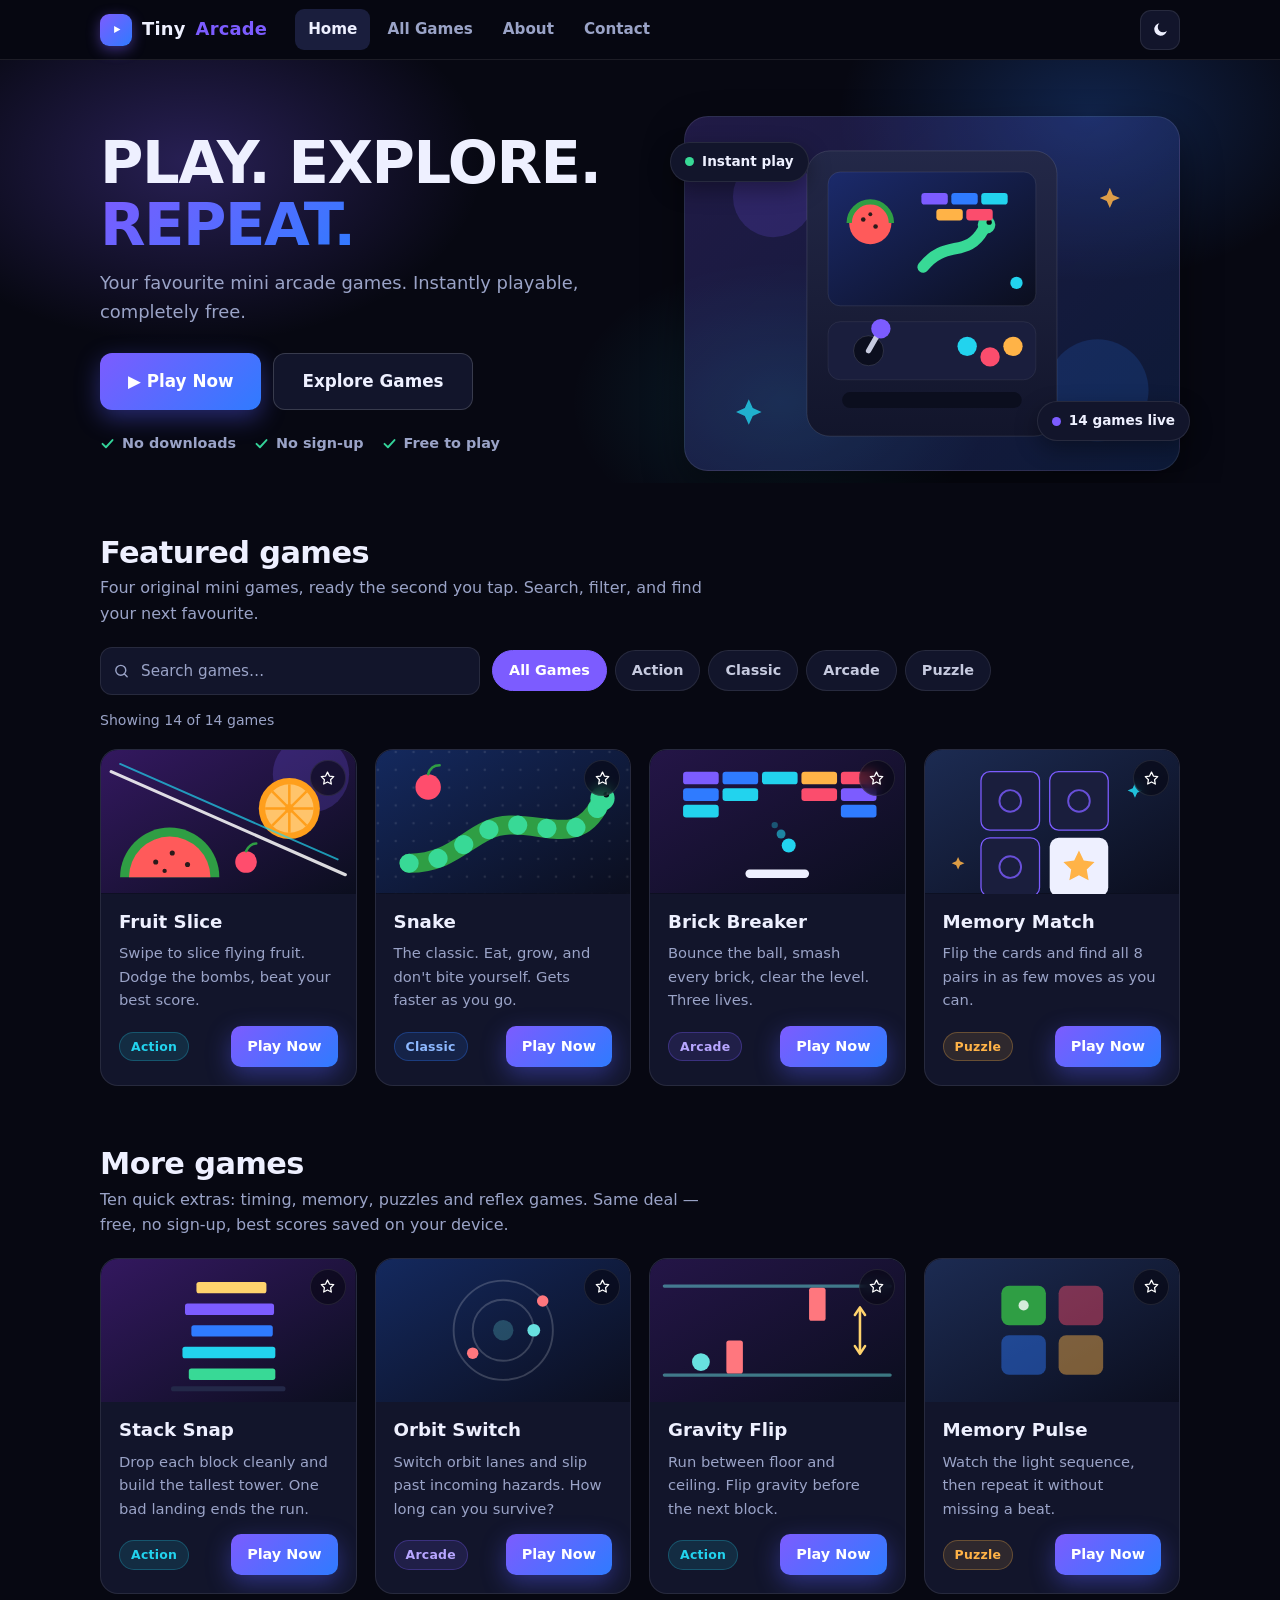
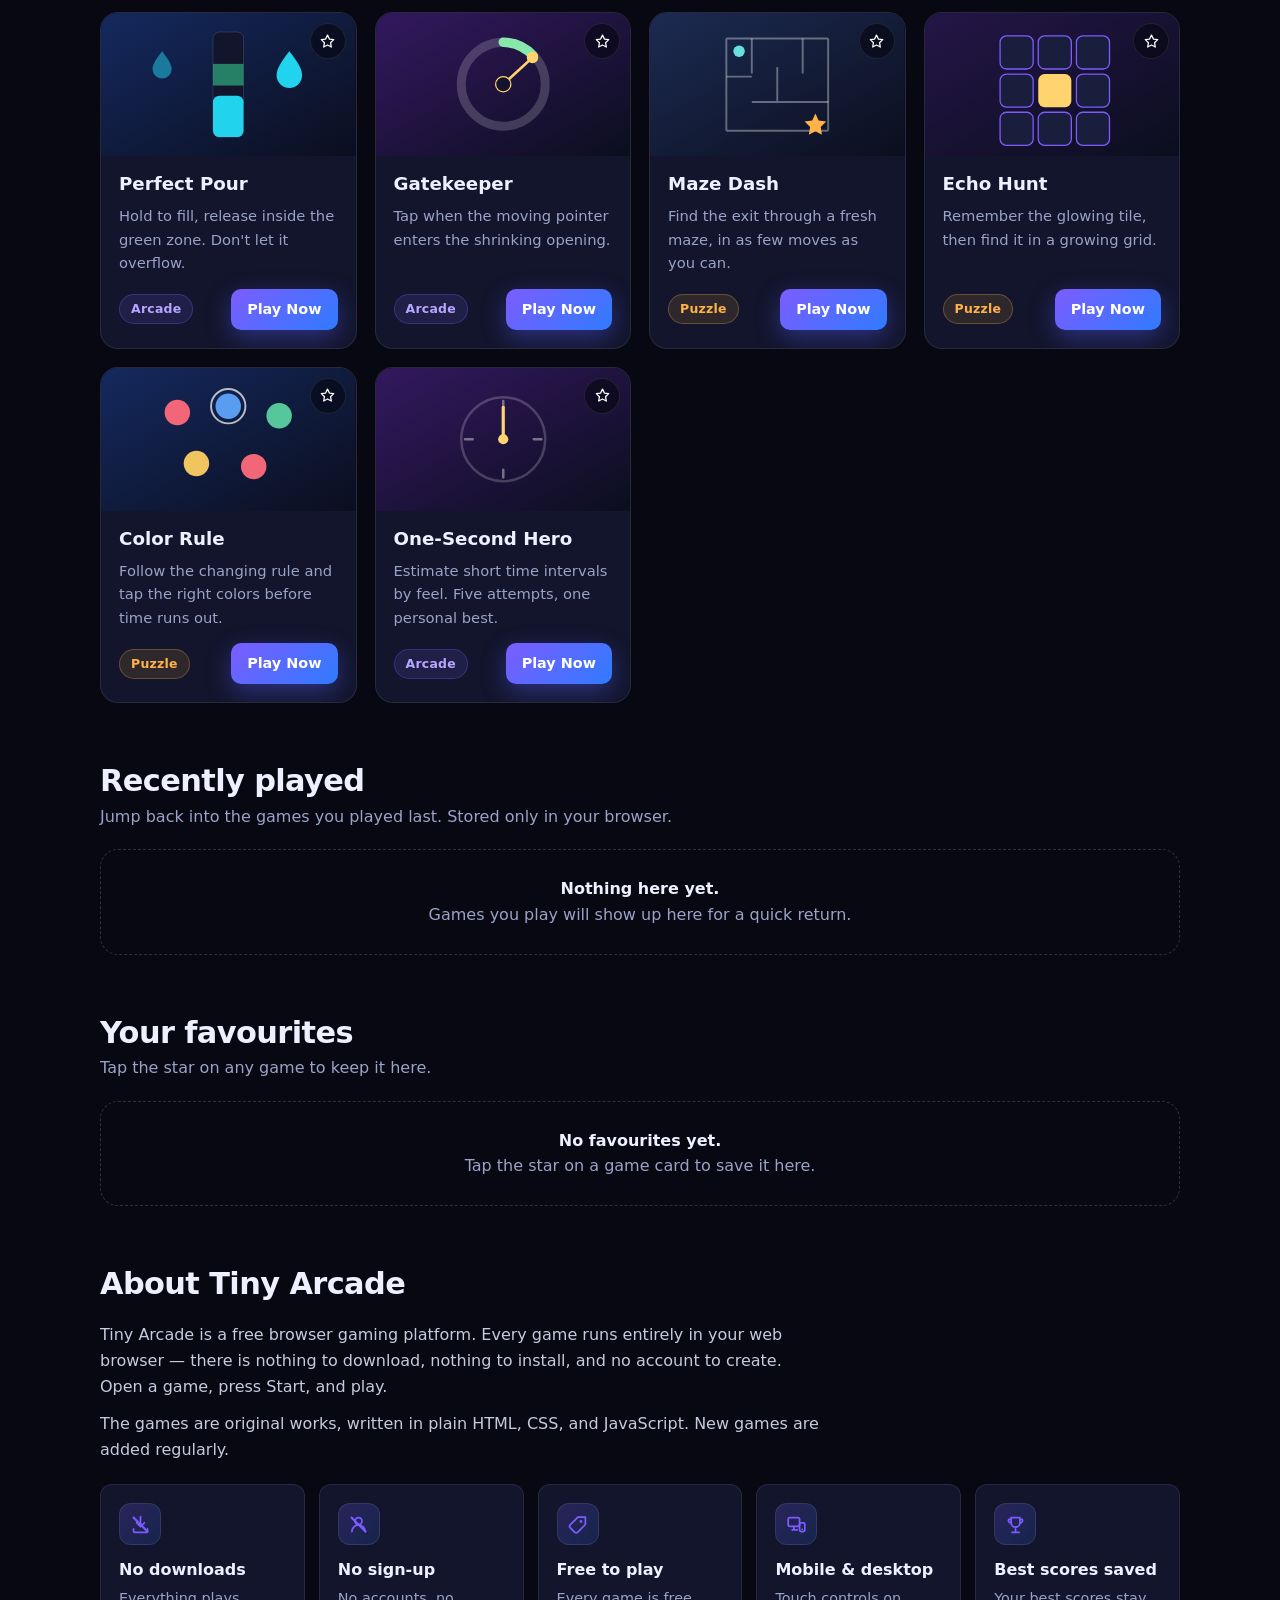
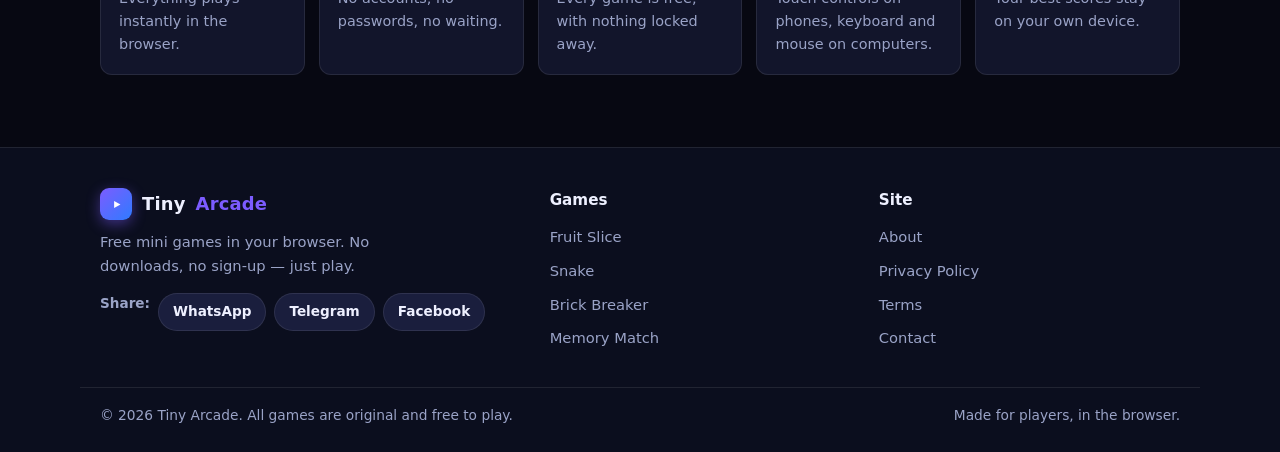
==== commit 7ef10a9d: "Add More Games expansion: 10 extra games at /extra/ + homepage section" ====
--- a/index.html
+++ b/index.html
@@ -6,7 +6,9 @@
 <title>Tiny Arcade — Free Mini Games in Your Browser</title>
 <meta name="description" content="Tiny Arcade: free mini games you can play instantly in your browser. Slice fruit, play Snake, break bricks and match cards. No downloads, no sign-up.">
 <script>(function(){try{var t=localStorage.getItem('tinyarcade_theme');if(t)document.documentElement.setAttribute('data-theme',t);}catch(e){}})();</script>
-<link rel="stylesheet" href="styles.css">
+<link rel="stylesheet" href="styles.css?v=20261113-2">
+<script async src="https://pagead2.googlesyndication.com/pagead/js/adsbygoogle.js?client=ca-pub-3175371468463396"
+       crossorigin="anonymous"></script>
 </head>
 <body>
 <a class="skip-link" href="#main">Skip to content</a>
@@ -77,7 +79,7 @@
 </svg>
 </div>
 <span class="float-chip chip-a"><span class="dot" style="background:#38d996"></span>Instant play</span>
-<span class="float-chip chip-b"><span class="dot" style="background:#7c5cff"></span>4 games live</span>
+<span class="float-chip chip-b"><span class="dot" style="background:#7c5cff"></span>14 games live</span>
 </div>
 </div>
 </section>
@@ -213,6 +215,226 @@
 </div>
 </section>
 
+<section class="section" id="more-games">
+<div class="wrap">
+<div class="section-head">
+<h2>More games</h2>
+<p>Ten quick extras: timing, memory, puzzles and reflex games. Same deal — free, no sign-up, best scores saved on your device.</p>
+</div>
+<div class="grid" id="moreGrid">
+<article class="card" data-slug="extra-stack" data-category="action" data-title="Stack Snap" data-desc="Drop each block cleanly and build the tallest tower. One bad landing ends the run.">
+<div class="card-art">
+<svg viewBox="0 0 400 225" preserveAspectRatio="xMidYMid slice" role="img" aria-label="Stack Snap artwork">
+<defs><linearGradient id="art-ss" x1="0" y1="0" x2="1" y2="1"><stop offset="0" stop-color="#33185f"/><stop offset="1" stop-color="#0b0e1e"/></linearGradient></defs>
+<rect width="400" height="225" fill="url(#art-ss)"/>
+<rect x="150" y="36" width="110" height="18" rx="4" fill="#ffd36d"/>
+<rect x="132" y="70" width="140" height="18" rx="4" fill="#7c5cff"/>
+<rect x="142" y="104" width="128" height="18" rx="4" fill="#2f7bff"/>
+<rect x="128" y="138" width="146" height="18" rx="4" fill="#22d3ee"/>
+<rect x="138" y="172" width="136" height="18" rx="4" fill="#38d996"/>
+<rect x="110" y="200" width="180" height="8" rx="4" fill="#232848"/>
+</svg>
+<a class="art-link" href="extra/#stack" aria-label="Play Stack Snap"></a>
+<button class="fav-btn" type="button" data-fav="extra-stack" aria-pressed="false" aria-label="Add to favourites"><svg viewBox="0 0 24 24" fill="none" stroke="currentColor" stroke-width="1.8" stroke-linejoin="round" aria-hidden="true"><path d="M12 3l2.7 5.6 6.1.8-4.5 4.3 1.1 6.1L12 16.9 6.6 19.8l1.1-6.1L3.2 9.4l6.1-.8Z"/></svg></button>
+</div>
+<div class="card-body">
+<h3><a href="extra/#stack">Stack Snap</a></h3>
+<p>Drop each block cleanly and build the tallest tower. One bad landing ends the run.</p>
+<div class="card-foot"><span class="tag">Action</span><a class="btn btn-primary btn-sm" href="extra/#stack">Play Now</a></div>
+</div>
+</article>
+<article class="card" data-slug="extra-orbit" data-category="arcade" data-title="Orbit Switch" data-desc="Switch orbit lanes and slip past incoming hazards. How long can you survive?">
+<div class="card-art">
+<svg viewBox="0 0 400 225" preserveAspectRatio="xMidYMid slice" role="img" aria-label="Orbit Switch artwork">
+<defs><linearGradient id="art-os" x1="0" y1="0" x2="1" y2="1"><stop offset="0" stop-color="#14295e"/><stop offset="1" stop-color="#0b0e1e"/></linearGradient></defs>
+<rect width="400" height="225" fill="url(#art-os)"/>
+<circle cx="200" cy="112" r="78" fill="none" stroke="rgba(255,255,255,0.18)" stroke-width="3"/>
+<circle cx="200" cy="112" r="48" fill="none" stroke="rgba(255,255,255,0.18)" stroke-width="3"/>
+<circle cx="200" cy="112" r="16" fill="#68e0df" opacity="0.25"/>
+<circle cx="262" cy="66" r="9" fill="#ff777e"/>
+<circle cx="152" cy="148" r="9" fill="#ff777e"/>
+<circle cx="248" cy="112" r="10" fill="#68e0df"/>
+</svg>
+<a class="art-link" href="extra/#orbit" aria-label="Play Orbit Switch"></a>
+<button class="fav-btn" type="button" data-fav="extra-orbit" aria-pressed="false" aria-label="Add to favourites"><svg viewBox="0 0 24 24" fill="none" stroke="currentColor" stroke-width="1.8" stroke-linejoin="round" aria-hidden="true"><path d="M12 3l2.7 5.6 6.1.8-4.5 4.3 1.1 6.1L12 16.9 6.6 19.8l1.1-6.1L3.2 9.4l6.1-.8Z"/></svg></button>
+</div>
+<div class="card-body">
+<h3><a href="extra/#orbit">Orbit Switch</a></h3>
+<p>Switch orbit lanes and slip past incoming hazards. How long can you survive?</p>
+<div class="card-foot"><span class="tag violet">Arcade</span><a class="btn btn-primary btn-sm" href="extra/#orbit">Play Now</a></div>
+</div>
+</article>
+<article class="card" data-slug="extra-gravity" data-category="action" data-title="Gravity Flip" data-desc="Run between floor and ceiling. Flip gravity before the next block.">
+<div class="card-art">
+<svg viewBox="0 0 400 225" preserveAspectRatio="xMidYMid slice" role="img" aria-label="Gravity Flip artwork">
+<defs><linearGradient id="art-gf" x1="0" y1="0" x2="1" y2="1"><stop offset="0" stop-color="#241547"/><stop offset="1" stop-color="#0b0e1e"/></linearGradient></defs>
+<rect width="400" height="225" fill="url(#art-gf)"/>
+<rect x="20" y="40" width="360" height="5" rx="2.5" fill="rgba(104,224,223,0.5)"/>
+<rect x="20" y="180" width="360" height="5" rx="2.5" fill="rgba(104,224,223,0.5)"/>
+<rect x="250" y="45" width="26" height="52" rx="4" fill="#ff777e"/>
+<rect x="120" y="128" width="26" height="52" rx="4" fill="#ff777e"/>
+<circle cx="80" cy="162" r="14" fill="#68e0df"/>
+<path d="M330 80v65" stroke="#ffd36d" stroke-width="4" stroke-linecap="round"/>
+<path d="M322 88l8-12 8 12M322 137l8 12 8-12" stroke="#ffd36d" stroke-width="4" fill="none" stroke-linecap="round" stroke-linejoin="round"/>
+</svg>
+<a class="art-link" href="extra/#gravity" aria-label="Play Gravity Flip"></a>
+<button class="fav-btn" type="button" data-fav="extra-gravity" aria-pressed="false" aria-label="Add to favourites"><svg viewBox="0 0 24 24" fill="none" stroke="currentColor" stroke-width="1.8" stroke-linejoin="round" aria-hidden="true"><path d="M12 3l2.7 5.6 6.1.8-4.5 4.3 1.1 6.1L12 16.9 6.6 19.8l1.1-6.1L3.2 9.4l6.1-.8Z"/></svg></button>
+</div>
+<div class="card-body">
+<h3><a href="extra/#gravity">Gravity Flip</a></h3>
+<p>Run between floor and ceiling. Flip gravity before the next block.</p>
+<div class="card-foot"><span class="tag">Action</span><a class="btn btn-primary btn-sm" href="extra/#gravity">Play Now</a></div>
+</div>
+</article>
+<article class="card" data-slug="extra-memory" data-category="puzzle" data-title="Memory Pulse" data-desc="Watch the light sequence, then repeat it without missing a beat.">
+<div class="card-art">
+<svg viewBox="0 0 400 225" preserveAspectRatio="xMidYMid slice" role="img" aria-label="Memory Pulse artwork">
+<defs><linearGradient id="art-mp" x1="0" y1="0" x2="1" y2="1"><stop offset="0" stop-color="#1c2b52"/><stop offset="1" stop-color="#0b0e1e"/></linearGradient></defs>
+<rect width="400" height="225" fill="url(#art-mp)"/>
+<rect x="120" y="42" width="70" height="62" rx="12" fill="#2f9e44"/>
+<rect x="210" y="42" width="70" height="62" rx="12" fill="#fb4d6d" opacity="0.45"/>
+<rect x="120" y="120" width="70" height="62" rx="12" fill="#2f7bff" opacity="0.45"/>
+<rect x="210" y="120" width="70" height="62" rx="12" fill="#ffb347" opacity="0.45"/>
+<circle cx="155" cy="73" r="8" fill="#ffffff" opacity="0.8"/>
+</svg>
+<a class="art-link" href="extra/#memory" aria-label="Play Memory Pulse"></a>
+<button class="fav-btn" type="button" data-fav="extra-memory" aria-pressed="false" aria-label="Add to favourites"><svg viewBox="0 0 24 24" fill="none" stroke="currentColor" stroke-width="1.8" stroke-linejoin="round" aria-hidden="true"><path d="M12 3l2.7 5.6 6.1.8-4.5 4.3 1.1 6.1L12 16.9 6.6 19.8l1.1-6.1L3.2 9.4l6.1-.8Z"/></svg></button>
+</div>
+<div class="card-body">
+<h3><a href="extra/#memory">Memory Pulse</a></h3>
+<p>Watch the light sequence, then repeat it without missing a beat.</p>
+<div class="card-foot"><span class="tag amber">Puzzle</span><a class="btn btn-primary btn-sm" href="extra/#memory">Play Now</a></div>
+</div>
+</article>
+<article class="card" data-slug="extra-pour" data-category="arcade" data-title="Perfect Pour" data-desc="Hold to fill, release inside the green zone. Don't let it overflow.">
+<div class="card-art">
+<svg viewBox="0 0 400 225" preserveAspectRatio="xMidYMid slice" role="img" aria-label="Perfect Pour artwork">
+<defs><linearGradient id="art-pp" x1="0" y1="0" x2="1" y2="1"><stop offset="0" stop-color="#14295e"/><stop offset="1" stop-color="#0b0e1e"/></linearGradient></defs>
+<rect width="400" height="225" fill="url(#art-pp)"/>
+<rect x="176" y="30" width="48" height="165" rx="10" fill="#12152b" stroke="rgba(255,255,255,0.2)"/>
+<rect x="176" y="80" width="48" height="34" fill="#38d996" opacity="0.55"/>
+<rect x="176" y="130" width="48" height="65" rx="10" fill="#22d3ee"/>
+<path d="M296 60c14 18 20 28 20 38a20 20 0 1 1-40 0c0-10 6-20 20-38Z" fill="#22d3ee"/>
+<path d="M96 60c10 13 15 21 15 28a15 15 0 1 1-30 0c0-7 5-15 15-28Z" fill="#22d3ee" opacity="0.5"/>
+</svg>
+<a class="art-link" href="extra/#pour" aria-label="Play Perfect Pour"></a>
+<button class="fav-btn" type="button" data-fav="extra-pour" aria-pressed="false" aria-label="Add to favourites"><svg viewBox="0 0 24 24" fill="none" stroke="currentColor" stroke-width="1.8" stroke-linejoin="round" aria-hidden="true"><path d="M12 3l2.7 5.6 6.1.8-4.5 4.3 1.1 6.1L12 16.9 6.6 19.8l1.1-6.1L3.2 9.4l6.1-.8Z"/></svg></button>
+</div>
+<div class="card-body">
+<h3><a href="extra/#pour">Perfect Pour</a></h3>
+<p>Hold to fill, release inside the green zone. Don't let it overflow.</p>
+<div class="card-foot"><span class="tag violet">Arcade</span><a class="btn btn-primary btn-sm" href="extra/#pour">Play Now</a></div>
+</div>
+</article>
+<article class="card" data-slug="extra-gate" data-category="arcade" data-title="Gatekeeper" data-desc="Tap when the moving pointer enters the shrinking opening.">
+<div class="card-art">
+<svg viewBox="0 0 400 225" preserveAspectRatio="xMidYMid slice" role="img" aria-label="Gatekeeper artwork">
+<defs><linearGradient id="art-gk" x1="0" y1="0" x2="1" y2="1"><stop offset="0" stop-color="#33185f"/><stop offset="1" stop-color="#0b0e1e"/></linearGradient></defs>
+<rect width="400" height="225" fill="url(#art-gk)"/>
+<circle cx="200" cy="112" r="66" fill="none" stroke="rgba(255,255,255,0.18)" stroke-width="14"/>
+<path d="M200 46 A66 66 0 0 1 247 67" fill="none" stroke="#88e8ab" stroke-width="15" stroke-linecap="round"/>
+<path d="M200 112 L246 70" stroke="#ffd36d" stroke-width="4" stroke-linecap="round"/>
+<circle cx="246" cy="70" r="9" fill="#ffd36d"/>
+<circle cx="200" cy="112" r="12" fill="#12152b" stroke="#ffd36d" stroke-width="2"/>
+</svg>
+<a class="art-link" href="extra/#gate" aria-label="Play Gatekeeper"></a>
+<button class="fav-btn" type="button" data-fav="extra-gate" aria-pressed="false" aria-label="Add to favourites"><svg viewBox="0 0 24 24" fill="none" stroke="currentColor" stroke-width="1.8" stroke-linejoin="round" aria-hidden="true"><path d="M12 3l2.7 5.6 6.1.8-4.5 4.3 1.1 6.1L12 16.9 6.6 19.8l1.1-6.1L3.2 9.4l6.1-.8Z"/></svg></button>
+</div>
+<div class="card-body">
+<h3><a href="extra/#gate">Gatekeeper</a></h3>
+<p>Tap when the moving pointer enters the shrinking opening.</p>
+<div class="card-foot"><span class="tag violet">Arcade</span><a class="btn btn-primary btn-sm" href="extra/#gate">Play Now</a></div>
+</div>
+</article>
+<article class="card" data-slug="extra-maze" data-category="puzzle" data-title="Maze Dash" data-desc="Find the exit through a fresh maze, in as few moves as you can.">
+<div class="card-art">
+<svg viewBox="0 0 400 225" preserveAspectRatio="xMidYMid slice" role="img" aria-label="Maze Dash artwork">
+<defs><linearGradient id="art-md" x1="0" y1="0" x2="1" y2="1"><stop offset="0" stop-color="#1c2b52"/><stop offset="1" stop-color="#0b0e1e"/></linearGradient></defs>
+<rect width="400" height="225" fill="url(#art-md)"/>
+<g stroke="rgba(255,255,255,0.35)" stroke-width="3" fill="none">
+<path d="M120 40h160M120 40v145M280 40v145M120 185h160"/>
+<path d="M160 40v55M200 85v55M240 40v55M160 140h80M120 100h40M240 140h40"/>
+</g>
+<circle cx="140" cy="60" r="9" fill="#68e0df"/>
+<path d="M260 158l5 11 12 1.7-8.7 8.5 2 12-10.3-5.5-10.3 5.5 2-12-8.7-8.5 12-1.7Z" fill="#ffb347"/>
+</svg>
+<a class="art-link" href="extra/#maze" aria-label="Play Maze Dash"></a>
+<button class="fav-btn" type="button" data-fav="extra-maze" aria-pressed="false" aria-label="Add to favourites"><svg viewBox="0 0 24 24" fill="none" stroke="currentColor" stroke-width="1.8" stroke-linejoin="round" aria-hidden="true"><path d="M12 3l2.7 5.6 6.1.8-4.5 4.3 1.1 6.1L12 16.9 6.6 19.8l1.1-6.1L3.2 9.4l6.1-.8Z"/></svg></button>
+</div>
+<div class="card-body">
+<h3><a href="extra/#maze">Maze Dash</a></h3>
+<p>Find the exit through a fresh maze, in as few moves as you can.</p>
+<div class="card-foot"><span class="tag amber">Puzzle</span><a class="btn btn-primary btn-sm" href="extra/#maze">Play Now</a></div>
+</div>
+</article>
+<article class="card" data-slug="extra-echo" data-category="puzzle" data-title="Echo Hunt" data-desc="Remember the glowing tile, then find it in a growing grid.">
+<div class="card-art">
+<svg viewBox="0 0 400 225" preserveAspectRatio="xMidYMid slice" role="img" aria-label="Echo Hunt artwork">
+<defs><linearGradient id="art-eh" x1="0" y1="0" x2="1" y2="1"><stop offset="0" stop-color="#241547"/><stop offset="1" stop-color="#0b0e1e"/></linearGradient></defs>
+<rect width="400" height="225" fill="url(#art-eh)"/>
+<rect x="118" y="36" width="52" height="52" rx="10" fill="#1a1e3d" stroke="#7c5cff" stroke-width="2"/>
+<rect x="178" y="36" width="52" height="52" rx="10" fill="#1a1e3d" stroke="#7c5cff" stroke-width="2"/>
+<rect x="238" y="36" width="52" height="52" rx="10" fill="#1a1e3d" stroke="#7c5cff" stroke-width="2"/>
+<rect x="118" y="96" width="52" height="52" rx="10" fill="#1a1e3d" stroke="#7c5cff" stroke-width="2"/>
+<rect x="178" y="96" width="52" height="52" rx="10" fill="#ffd36d"/>
+<rect x="238" y="96" width="52" height="52" rx="10" fill="#1a1e3d" stroke="#7c5cff" stroke-width="2"/>
+<rect x="118" y="156" width="52" height="52" rx="10" fill="#1a1e3d" stroke="#7c5cff" stroke-width="2"/>
+<rect x="178" y="156" width="52" height="52" rx="10" fill="#1a1e3d" stroke="#7c5cff" stroke-width="2"/>
+<rect x="238" y="156" width="52" height="52" rx="10" fill="#1a1e3d" stroke="#7c5cff" stroke-width="2"/>
+</svg>
+<a class="art-link" href="extra/#echo" aria-label="Play Echo Hunt"></a>
+<button class="fav-btn" type="button" data-fav="extra-echo" aria-pressed="false" aria-label="Add to favourites"><svg viewBox="0 0 24 24" fill="none" stroke="currentColor" stroke-width="1.8" stroke-linejoin="round" aria-hidden="true"><path d="M12 3l2.7 5.6 6.1.8-4.5 4.3 1.1 6.1L12 16.9 6.6 19.8l1.1-6.1L3.2 9.4l6.1-.8Z"/></svg></button>
+</div>
+<div class="card-body">
+<h3><a href="extra/#echo">Echo Hunt</a></h3>
+<p>Remember the glowing tile, then find it in a growing grid.</p>
+<div class="card-foot"><span class="tag amber">Puzzle</span><a class="btn btn-primary btn-sm" href="extra/#echo">Play Now</a></div>
+</div>
+</article>
+<article class="card" data-slug="extra-color" data-category="puzzle" data-title="Color Rule" data-desc="Follow the changing rule and tap the right colors before time runs out.">
+<div class="card-art">
+<svg viewBox="0 0 400 225" preserveAspectRatio="xMidYMid slice" role="img" aria-label="Color Rule artwork">
+<defs><linearGradient id="art-cr" x1="0" y1="0" x2="1" y2="1"><stop offset="0" stop-color="#14295e"/><stop offset="1" stop-color="#0b0e1e"/></linearGradient></defs>
+<rect width="400" height="225" fill="url(#art-cr)"/>
+<circle cx="120" cy="70" r="20" fill="#f26778"/>
+<circle cx="200" cy="60" r="20" fill="#5a9cf0"/>
+<circle cx="280" cy="75" r="20" fill="#55c79b"/>
+<circle cx="150" cy="150" r="20" fill="#f0c45f"/>
+<circle cx="240" cy="155" r="20" fill="#f26778"/>
+<circle cx="200" cy="60" r="27" fill="none" stroke="#ffffff" stroke-width="3" opacity="0.7"/>
+</svg>
+<a class="art-link" href="extra/#color" aria-label="Play Color Rule"></a>
+<button class="fav-btn" type="button" data-fav="extra-color" aria-pressed="false" aria-label="Add to favourites"><svg viewBox="0 0 24 24" fill="none" stroke="currentColor" stroke-width="1.8" stroke-linejoin="round" aria-hidden="true"><path d="M12 3l2.7 5.6 6.1.8-4.5 4.3 1.1 6.1L12 16.9 6.6 19.8l1.1-6.1L3.2 9.4l6.1-.8Z"/></svg></button>
+</div>
+<div class="card-body">
+<h3><a href="extra/#color">Color Rule</a></h3>
+<p>Follow the changing rule and tap the right colors before time runs out.</p>
+<div class="card-foot"><span class="tag amber">Puzzle</span><a class="btn btn-primary btn-sm" href="extra/#color">Play Now</a></div>
+</div>
+</article>
+<article class="card" data-slug="extra-second" data-category="arcade" data-title="One-Second Hero" data-desc="Estimate short time intervals by feel. Five attempts, one personal best.">
+<div class="card-art">
+<svg viewBox="0 0 400 225" preserveAspectRatio="xMidYMid slice" role="img" aria-label="One-Second Hero artwork">
+<defs><linearGradient id="art-oh" x1="0" y1="0" x2="1" y2="1"><stop offset="0" stop-color="#33185f"/><stop offset="1" stop-color="#0b0e1e"/></linearGradient></defs>
+<rect width="400" height="225" fill="url(#art-oh)"/>
+<circle cx="200" cy="112" r="66" fill="none" stroke="rgba(255,255,255,0.2)" stroke-width="4"/>
+<path d="M200 52v12M200 160v12M140 112h12M248 112h12" stroke="rgba(255,255,255,0.4)" stroke-width="4" stroke-linecap="round"/>
+<path d="M200 112 L200 62" stroke="#ffd36d" stroke-width="5" stroke-linecap="round"/>
+<circle cx="200" cy="112" r="8" fill="#ffd36d"/>
+</svg>
+<a class="art-link" href="extra/#second" aria-label="Play One-Second Hero"></a>
+<button class="fav-btn" type="button" data-fav="extra-second" aria-pressed="false" aria-label="Add to favourites"><svg viewBox="0 0 24 24" fill="none" stroke="currentColor" stroke-width="1.8" stroke-linejoin="round" aria-hidden="true"><path d="M12 3l2.7 5.6 6.1.8-4.5 4.3 1.1 6.1L12 16.9 6.6 19.8l1.1-6.1L3.2 9.4l6.1-.8Z"/></svg></button>
+</div>
+<div class="card-body">
+<h3><a href="extra/#second">One-Second Hero</a></h3>
+<p>Estimate short time intervals by feel. Five attempts, one personal best.</p>
+<div class="card-foot"><span class="tag violet">Arcade</span><a class="btn btn-primary btn-sm" href="extra/#second">Play Now</a></div>
+</div>
+</article>
+</div>
+</div>
+</section>
+
 <section class="section" id="recent">
 <div class="wrap">
 <div class="section-head">
@@ -309,6 +531,6 @@
 <span>Made for players, in the browser.</span>
 </div>
 </footer>
-<script src="js/arcade.js"></script>
+<script src="js/arcade.js?v=20261113-3"></script>
 </body>
 </html>
